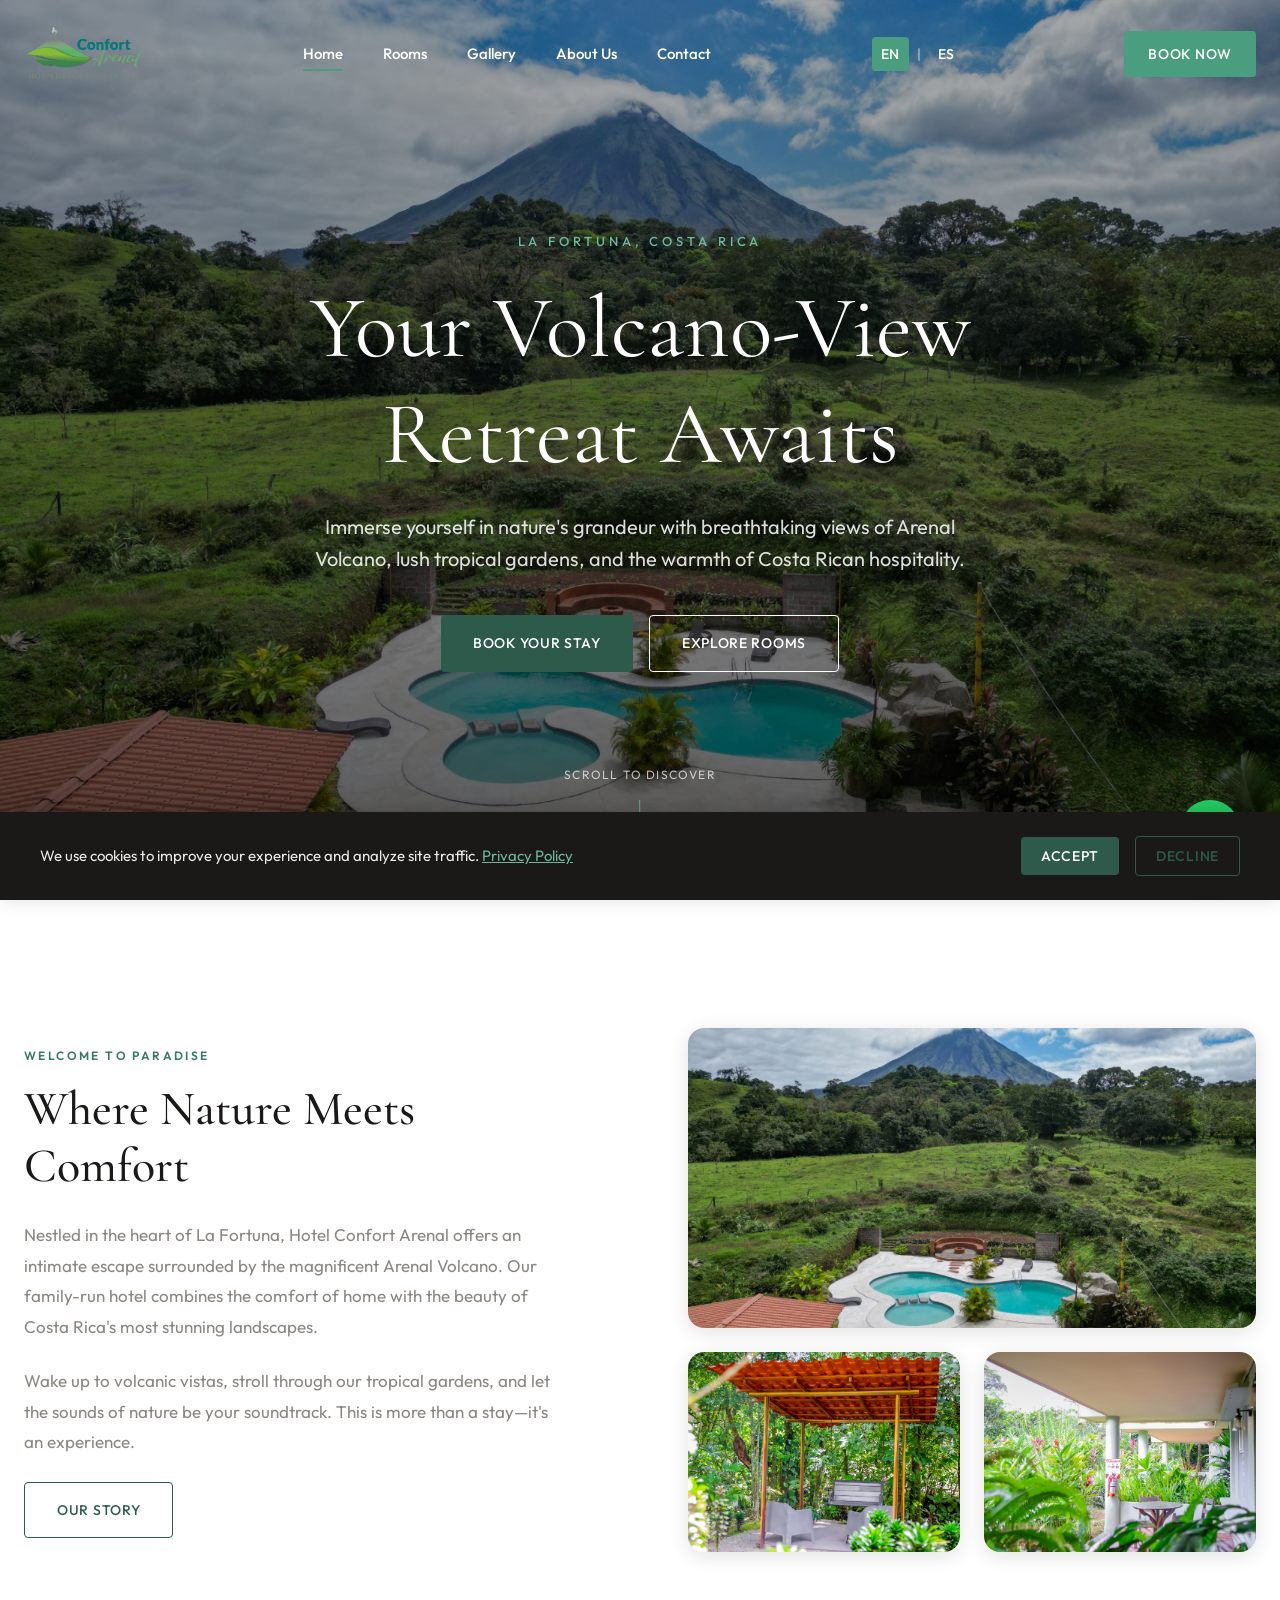
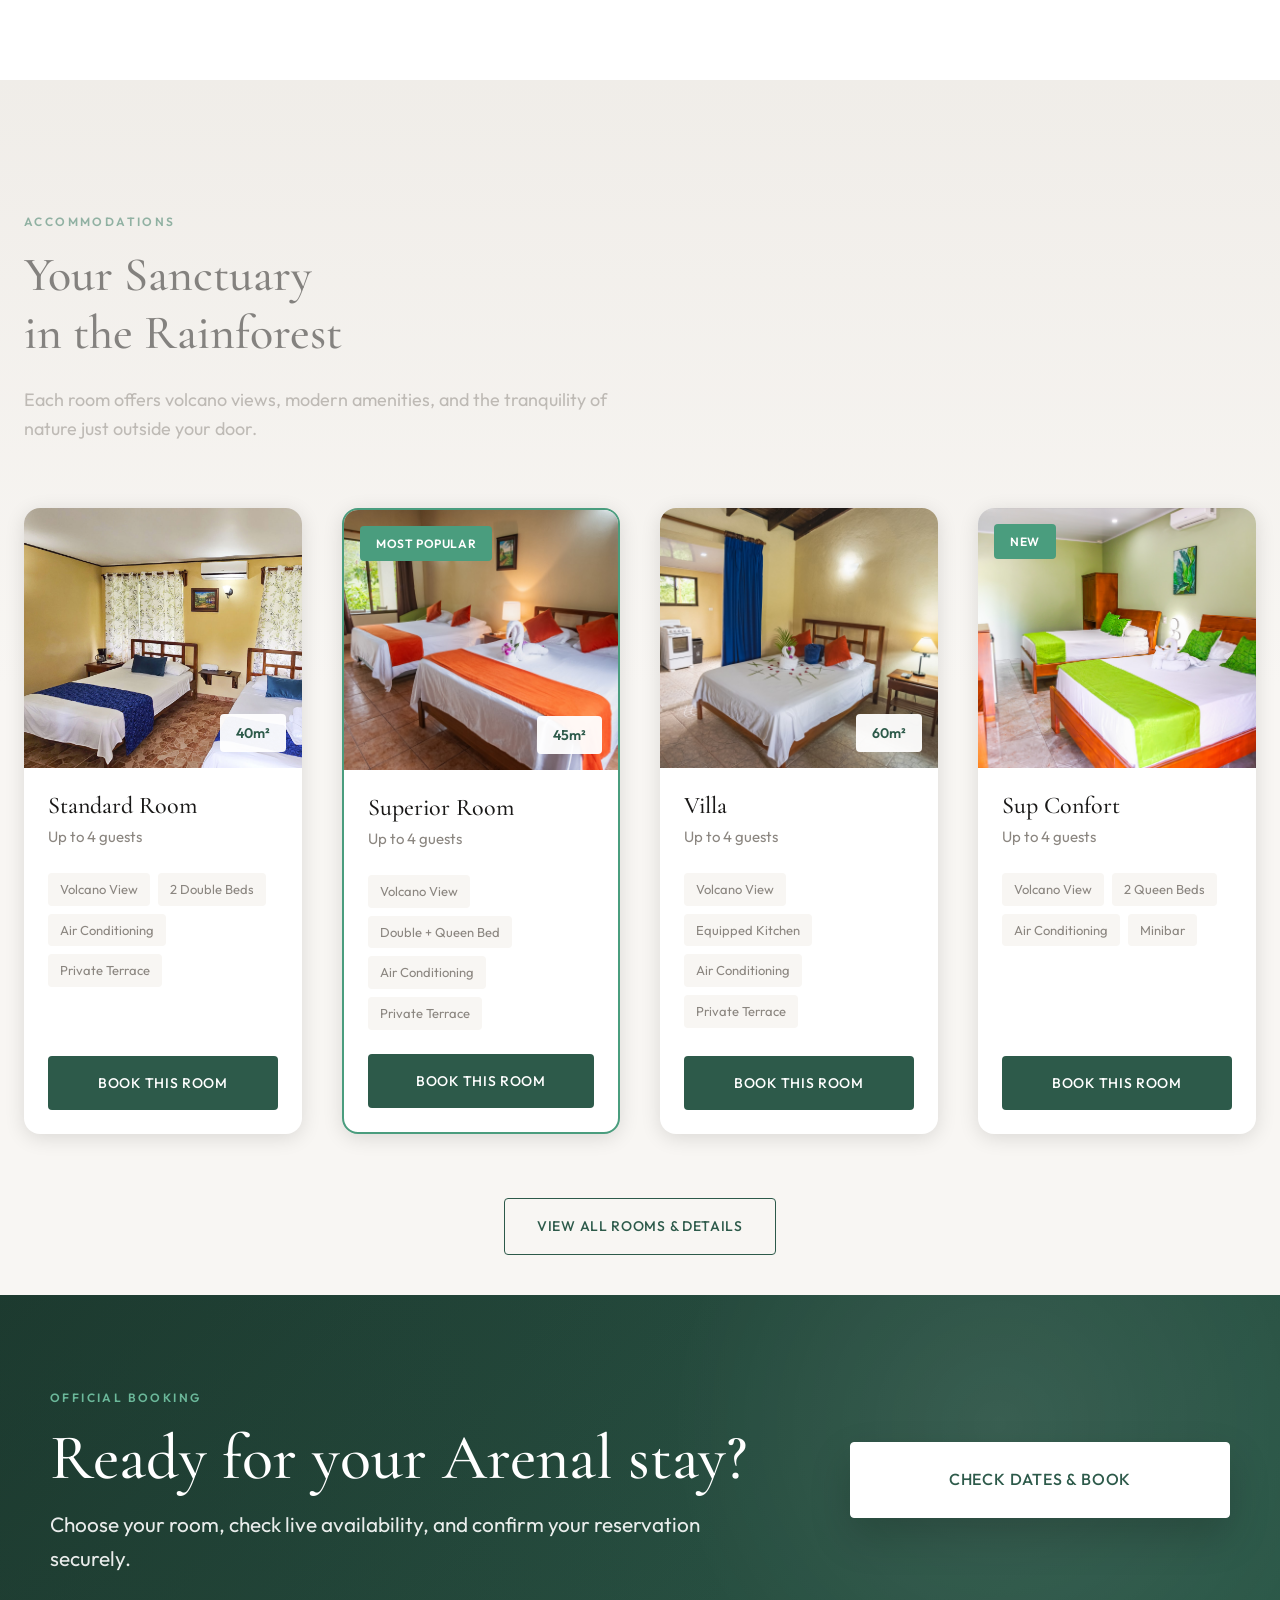
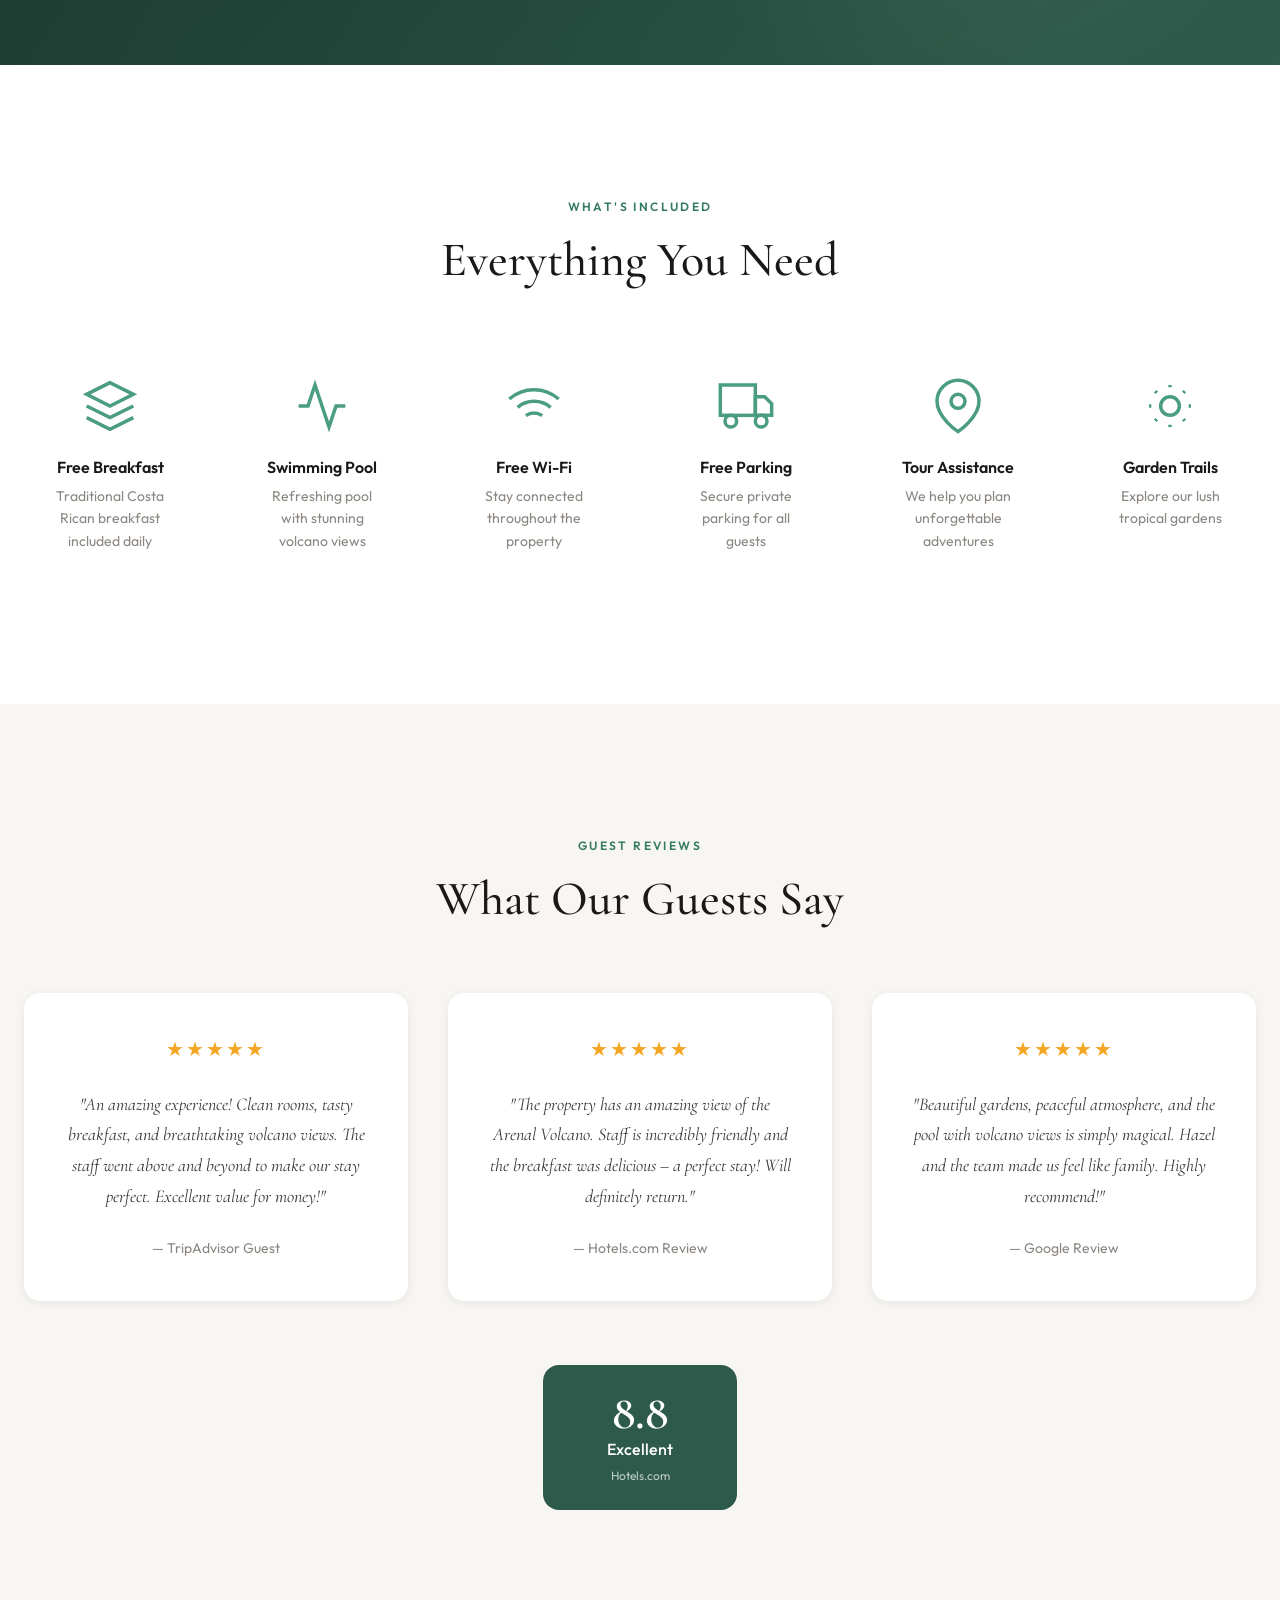
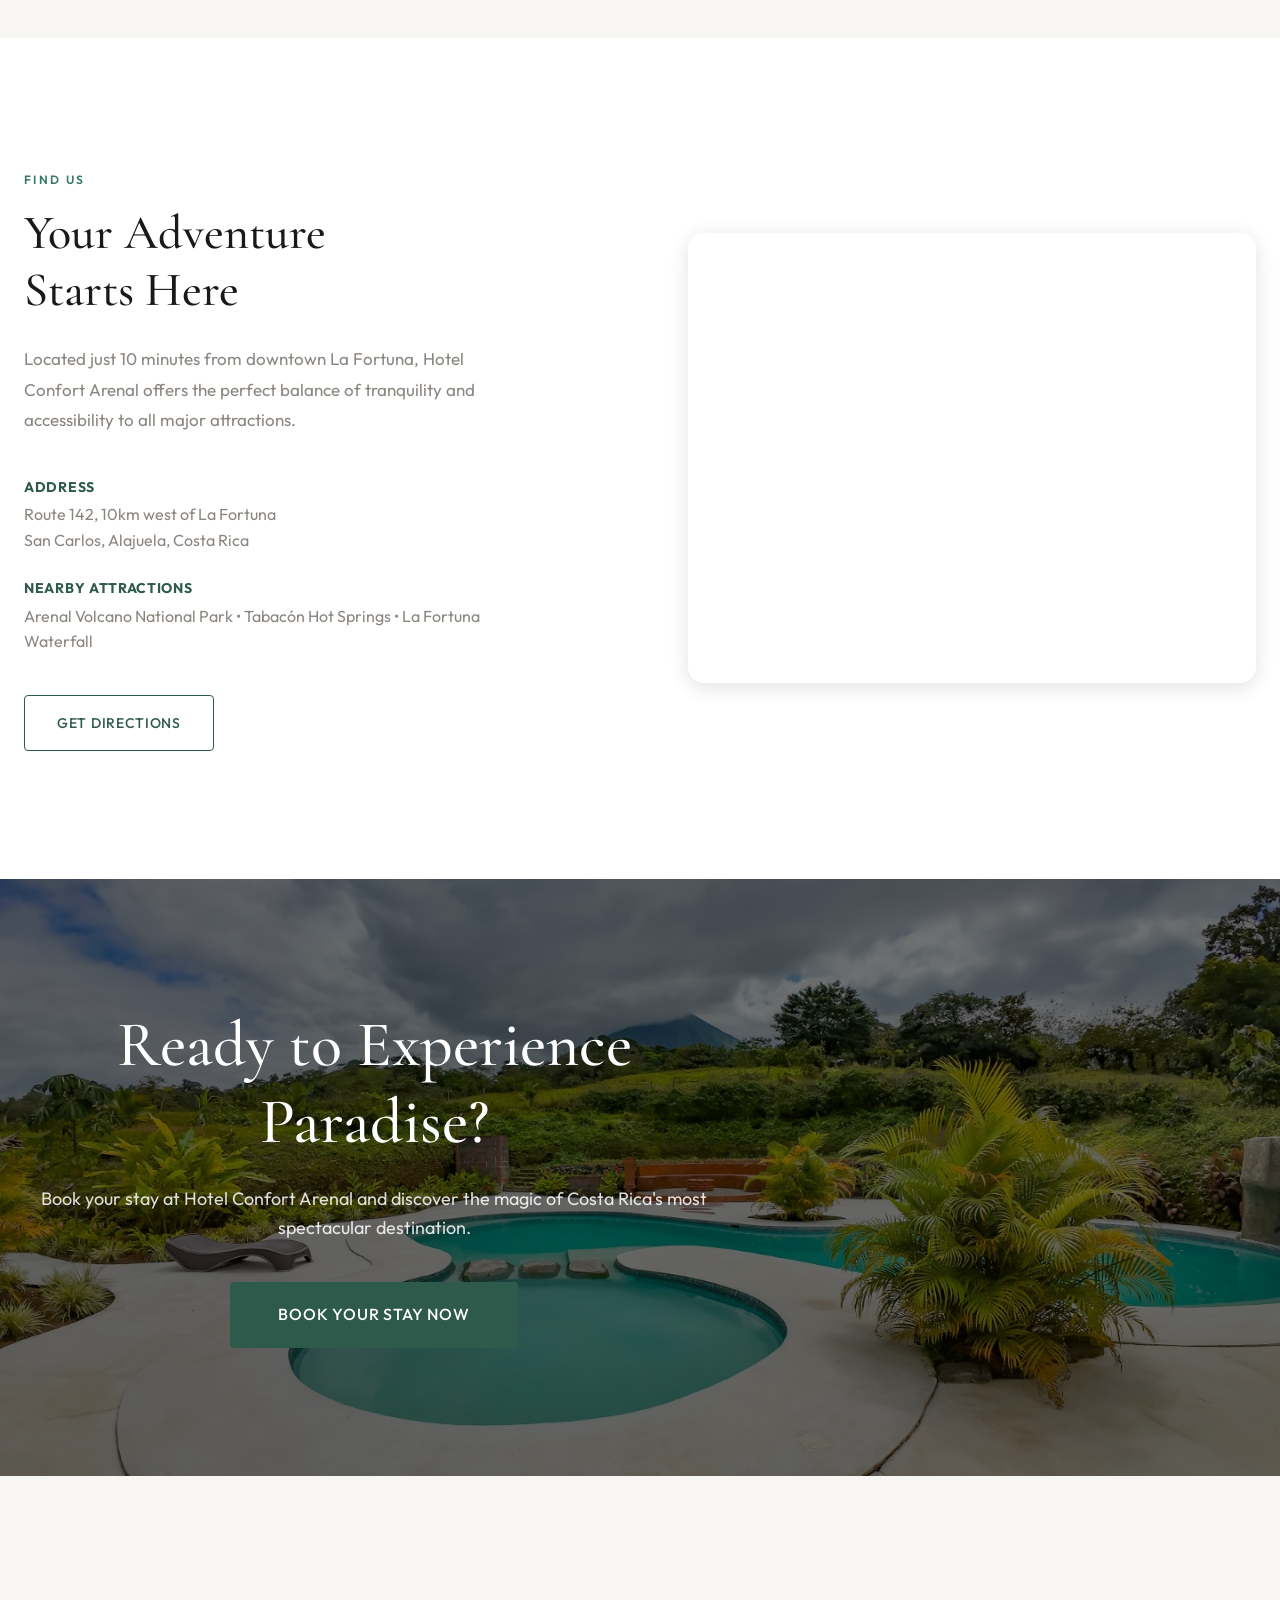
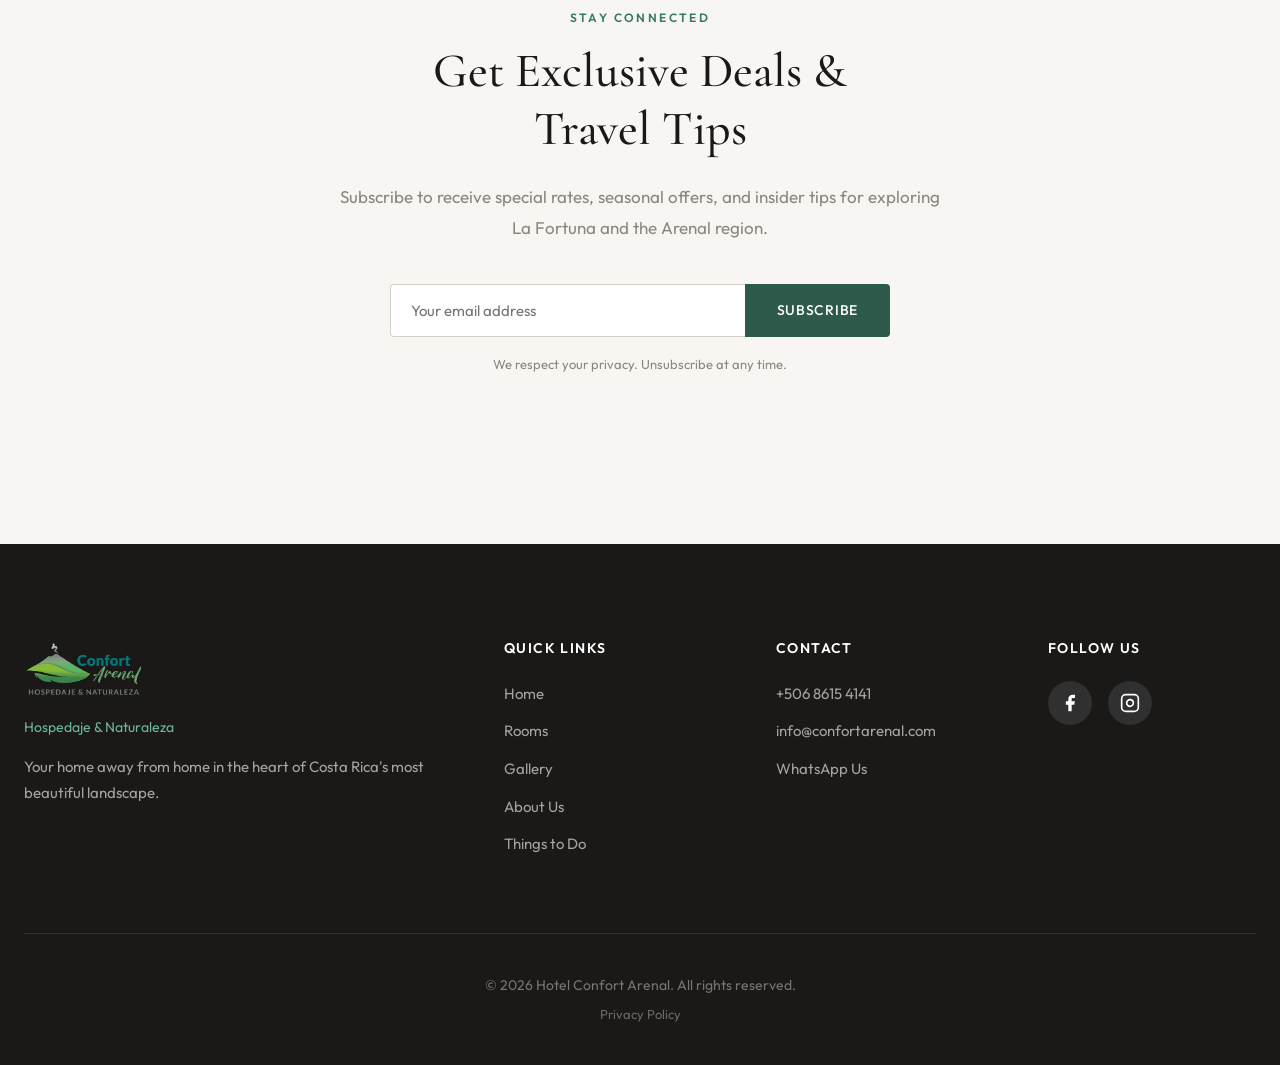
==== index.html @ 9c787ac5 "Add Sup Confort as fourth room type" ====
<!DOCTYPE html>
<html lang="en">
<head>
    <meta charset="UTF-8">
    <meta name="viewport" content="width=device-width, initial-scale=1.0">
    <meta name="description" content="Hotel Confort Arenal - Your volcano-view retreat in La Fortuna, Costa Rica. Enjoy stunning Arenal Volcano views, refreshing pool, beautiful gardens, and warm Costa Rican hospitality.">
    <meta name="google-site-verification" content="XRPGAnT5kSGyuwu4ux4AxKheKsOCQqVSbNlNVjhJPwc">
    <title>Hotel Confort Arenal | Volcano Views & Nature Retreat in La Fortuna, Costa Rica</title>

    <!-- Favicon -->
    <link rel="icon" type="image/png" href="favicon-96x96.png" sizes="96x96">
    <link rel="icon" type="image/svg+xml" href="favicon.svg">
    <link rel="shortcut icon" href="favicon.ico">
    <link rel="apple-touch-icon" sizes="180x180" href="apple-touch-icon.png">
    <link rel="manifest" href="site.webmanifest">
    <meta name="theme-color" content="#2D5A4A">

    <!-- Open Graph / Facebook -->
    <meta property="og:type" content="website">
    <meta property="og:url" content="https://www.confortarenal.com/">
    <meta property="og:title" content="Hotel Confort Arenal | Volcano Views & Nature Retreat in La Fortuna, Costa Rica">
    <meta property="og:description" content="Your volcano-view retreat in La Fortuna, Costa Rica. Enjoy stunning Arenal Volcano views, refreshing pool, beautiful gardens, and warm Costa Rican hospitality.">
    <meta property="og:image" content="https://www.confortarenal.com/images/gallery/heroooo.jpg">
    <meta property="og:image:width" content="1200">
    <meta property="og:image:height" content="630">
    <meta property="og:locale" content="en_US">
    <meta property="og:locale:alternate" content="es_CR">
    <meta property="og:site_name" content="Hotel Confort Arenal">

    <!-- Twitter Card -->
    <meta name="twitter:card" content="summary_large_image">
    <meta name="twitter:url" content="https://www.confortarenal.com/">
    <meta name="twitter:title" content="Hotel Confort Arenal | La Fortuna, Costa Rica">
    <meta name="twitter:description" content="Your volcano-view retreat with stunning Arenal Volcano views.">
    <meta name="twitter:image" content="https://www.confortarenal.com/images/gallery/heroooo.jpg">

    <!-- Canonical URL -->
    <link rel="canonical" href="https://www.confortarenal.com/">

    <!-- Schema.org Structured Data for Hotel -->
    <script type="application/ld+json">
    {
      "@context": "https://schema.org",
      "@type": "Hotel",
      "name": "Hotel Confort Arenal",
      "description": "Family-run hotel with stunning Arenal Volcano views in La Fortuna, Costa Rica. Featuring comfortable rooms, swimming pool, free breakfast, and tour assistance.",
      "url": "https://www.confortarenal.com",
      "telephone": "+506-8615-4141",
      "email": "info@confortarenal.com",
      "address": {
        "@type": "PostalAddress",
        "streetAddress": "Route 142, 10km west of La Fortuna",
        "addressLocality": "La Fortuna de San Carlos",
        "addressRegion": "Alajuela",
        "postalCode": "21007",
        "addressCountry": "CR"
      },
      "geo": {
        "@type": "GeoCoordinates",
        "latitude": "10.49570",
        "longitude": "-84.71205"
      },
      "image": [
        "https://www.confortarenal.com/images/gallery/heroooo.jpg",
        "https://www.confortarenal.com/images/rooms/superior/DSCF1962-HDR.jpg"
      ],
      "priceRange": "$$",
      "checkinTime": "14:00",
      "checkoutTime": "11:00",
      "amenityFeature": [
        {"@type": "LocationFeatureSpecification", "name": "Free Parking", "value": true},
        {"@type": "LocationFeatureSpecification", "name": "Free WiFi", "value": true},
        {"@type": "LocationFeatureSpecification", "name": "Swimming Pool", "value": true},
        {"@type": "LocationFeatureSpecification", "name": "Free Breakfast", "value": true},
        {"@type": "LocationFeatureSpecification", "name": "Air Conditioning", "value": true},
        {"@type": "LocationFeatureSpecification", "name": "Pet Friendly", "value": true}
      ],
      "aggregateRating": {
        "@type": "AggregateRating",
        "ratingValue": "8.8",
        "bestRating": "10",
        "worstRating": "1",
        "ratingCount": "150"
      },
      "sameAs": [
        "https://www.facebook.com/confortarenal",
        "https://www.instagram.com/confortarenalhospedaje/"
      ],
      "potentialAction": {
        "@type": "ReserveAction",
        "target": {
          "@type": "EntryPoint",
          "urlTemplate": "https://hotels.cloudbeds.com/es/reservation/VSWh83"
        }
      }
    }
    </script>

    <!-- Preconnect & DNS Prefetch for Performance -->
    <link rel="preconnect" href="https://fonts.googleapis.com">
    <link rel="preconnect" href="https://fonts.gstatic.com" crossorigin>
    <link rel="preconnect" href="https://www.google.com">
    <link rel="preconnect" href="https://www.youtube.com">
    <link rel="dns-prefetch" href="https://hotels.cloudbeds.com">
    <link rel="dns-prefetch" href="https://www.google-analytics.com">

    <!-- Fonts -->
    <link href="https://fonts.googleapis.com/css2?family=Cormorant+Garamond:ital,wght@0,400;0,500;0,600;0,700;1,400&family=Outfit:wght@300;400;500;600;700&display=swap" rel="stylesheet">
    
    <!-- Styles -->
    <link rel="stylesheet" href="css/styles.css">

    <!-- Translations -->
    <script src="js/translations.js"></script>

    <!-- Google Analytics 4 -->
    <script async src="https://www.googletagmanager.com/gtag/js?id=G-2BELG2GGS2"></script>
    <script>
      window.dataLayer = window.dataLayer || [];
      function gtag(){dataLayer.push(arguments);}
      gtag('js', new Date());
      gtag('config', 'G-2BELG2GGS2');
    </script>
</head>
<body>
    <!-- Skip Link for Accessibility -->
    <a href="#main-content" class="skip-link">Skip to main content</a>

    <!-- Header -->
    <header class="header" id="header">
        <div class="header-container">
            <a href="index.html" class="logo">
                <img src="images/brand/logo.png" alt="Hotel Confort Arenal Logo">
            </a>
            
            <nav class="nav" id="nav">
                <ul class="nav-list">
                    <li><a href="index.html" class="nav-link active" data-i18n="navHome">Home</a></li>
                    <li><a href="pages/rooms.html" class="nav-link" data-i18n="navRooms">Rooms</a></li>
                    <li><a href="pages/gallery.html" class="nav-link" data-i18n="navGallery">Gallery</a></li>
                    <li><a href="pages/about.html" class="nav-link" data-i18n="navAbout">About Us</a></li>
                    <li><a href="pages/contact.html" class="nav-link" data-i18n="navContact">Contact</a></li>
                </ul>
            </nav>

            <div class="language-switcher">
                <a href="#" class="lang-link active" data-lang="en">EN</a>
                <span>|</span>
                <a href="#" class="lang-link" data-lang="es">ES</a>
            </div>

            <a href="https://hotels.cloudbeds.com/es/reservation/VSWh83" target="_blank" class="btn btn-book" data-i18n="bookNow">Book Now</a>
            
            <button class="mobile-toggle" id="mobileToggle" aria-label="Toggle menu">
                <span></span>
                <span></span>
                <span></span>
            </button>
        </div>
    </header>

    <!-- Hero Section -->
    <section class="hero" id="main-content">
        <div class="hero-bg">
            <div class="hero-overlay"></div>
            <img src="images/gallery/heroooo.jpg" alt="Arenal Volcano view from Hotel Confort Arenal" class="hero-image">
        </div>
        <div class="hero-content">
            <span class="hero-label" data-i18n="heroLocation">La Fortuna, Costa Rica</span>
            <h1 class="hero-title" data-i18n="heroTitle">Your Volcano-View<br>Retreat Awaits</h1>
            <p class="hero-subtitle" data-i18n="heroSubtitle">Immerse yourself in nature's grandeur with breathtaking views of Arenal Volcano, lush tropical gardens, and the warmth of Costa Rican hospitality.</p>
            <div class="hero-cta">
                <a href="https://hotels.cloudbeds.com/es/reservation/VSWh83" target="_blank" class="btn btn-primary" data-i18n="heroBookBtn">Book Your Stay</a>
                <a href="pages/rooms.html" class="btn btn-outline" data-i18n="heroExploreBtn">Explore Rooms</a>
            </div>
        </div>
        <div class="hero-scroll">
            <span data-i18n="heroScrollText">Scroll to discover</span>
            <div class="scroll-indicator"></div>
        </div>
    </section>

    <!-- Intro Section -->
    <section class="intro">
        <div class="container">
            <div class="intro-grid">
                <div class="intro-content">
                    <span class="section-label" data-i18n="introLabel">Welcome to Paradise</span>
                    <h2 class="section-title" data-i18n="introTitle">Where Nature Meets<br>Comfort</h2>
                    <p class="intro-text" data-i18n="introText1">Nestled in the heart of La Fortuna, Hotel Confort Arenal offers an intimate escape surrounded by the magnificent Arenal Volcano. Our family-run hotel combines the comfort of home with the beauty of Costa Rica's most stunning landscapes.</p>
                    <p class="intro-text" data-i18n="introText2">Wake up to volcanic vistas, stroll through our tropical gardens, and let the sounds of nature be your soundtrack. This is more than a stay—it's an experience.</p>
                    <a href="pages/about.html" class="btn btn-secondary" data-i18n="introBtn">Our Story</a>
                </div>
                <div class="intro-images">
                    <div class="intro-img intro-img-1">
                        <img src="images/gallery/heroooo.jpg" alt="Arenal Volcano and pool view at Hotel Confort Arenal" loading="lazy">
                    </div>
                    <div class="intro-img intro-img-2">
                        <img src="images/hotel-photos/2026-photographer/garden-rancho-seating-1600.jpg" alt="Garden rancho seating area at Hotel Confort Arenal" loading="lazy">
                    </div>
                    <div class="intro-img intro-img-3">
                        <img src="images/hotel-photos/2026-photographer/garden-terrace-view-1600.jpg" alt="Terrace garden view at Hotel Confort Arenal" loading="lazy">
                    </div>
                </div>
            </div>
        </div>
    </section>

    <!-- Rooms Section -->
    <section class="rooms" id="rooms">
        <div class="rooms-bg"></div>
        <div class="container">
            <div class="section-header">
                <span class="section-label" data-i18n="roomsLabel">Accommodations</span>
                <h2 class="section-title" data-i18n="roomsTitle">Your Sanctuary<br>in the Rainforest</h2>
                <p class="section-desc" data-i18n="roomsDesc">Each room offers volcano views, modern amenities, and the tranquility of nature just outside your door.</p>
            </div>

            <div class="rooms-grid">
                <article class="room-card">
                    <div class="room-image">
                        <img src="images/rooms/standard/boton-standar-1024x1024.jpg" alt="Standard Room">
                        <div class="room-badge">40m²</div>
                    </div>
                    <div class="room-content">
                        <h3 class="room-name" data-i18n="roomStandardName">Standard Room</h3>
                        <p class="room-capacity" data-i18n="roomStandardCapacity">Up to 4 guests</p>
                        <ul class="room-features">
                            <li data-i18n="volcanoView">Volcano View</li>
                            <li data-i18n="doubleBeds">2 Double Beds</li>
                            <li data-i18n="airConditioning">Air Conditioning</li>
                            <li data-i18n="privateTerraces">Private Terrace</li>
                        </ul>
                        <a href="https://hotels.cloudbeds.com/es/reservation/VSWh83" target="_blank" class="btn btn-room" data-i18n="roomBookBtn">Book This Room</a>
                    </div>
                </article>

                <article class="room-card featured">
                    <div class="room-image">
                        <img src="images/rooms/superior/DSCF1962-HDR.jpg" alt="Superior Room">
                        <div class="room-badge">45m²</div>
                        <div class="room-tag" data-i18n="roomSuperiorTag">Most Popular</div>
                    </div>
                    <div class="room-content">
                        <h3 class="room-name" data-i18n="roomSuperiorName">Superior Room</h3>
                        <p class="room-capacity" data-i18n="roomSuperiorCapacity">Up to 4 guests</p>
                        <ul class="room-features">
                            <li data-i18n="volcanoView">Volcano View</li>
                            <li data-i18n="queenBed">2 Queen Beds</li>
                            <li data-i18n="airConditioning">Air Conditioning</li>
                            <li data-i18n="privateTerraces">Private Terrace</li>
                        </ul>
                        <a href="https://hotels.cloudbeds.com/es/reservation/VSWh83" target="_blank" class="btn btn-room" data-i18n="roomBookBtn">Book This Room</a>
                    </div>
                </article>

                <article class="room-card">
                    <div class="room-image">
                        <img src="images/rooms/villa/DSCF1841-HDR.jpg" alt="Villa">
                        <div class="room-badge">60m²</div>
                    </div>
                    <div class="room-content">
                        <h3 class="room-name" data-i18n="roomVillaName">Villa</h3>
                        <p class="room-capacity" data-i18n="roomVillaCapacity">Up to 4 guests</p>
                        <ul class="room-features">
                            <li data-i18n="volcanoView">Volcano View</li>
                            <li data-i18n="equippedKitchen">Equipped Kitchen</li>
                            <li data-i18n="airConditioning">Air Conditioning</li>
                            <li data-i18n="privateTerraces">Private Terrace</li>
                        </ul>
                        <a href="https://hotels.cloudbeds.com/es/reservation/VSWh83" target="_blank" class="btn btn-room" data-i18n="roomBookBtn">Book This Room</a>
                    </div>
                </article>

                <article class="room-card">
                    <div class="room-image">
                        <img src="images/hotel-photos/2026-photographer/sup-confort-bedroom-wide-1600.jpg" alt="Sup Confort Room">
                        <div class="room-tag" data-i18n="roomSupConfortTag">New</div>
                    </div>
                    <div class="room-content">
                        <h3 class="room-name" data-i18n="roomSupConfortName">Sup Confort</h3>
                        <p class="room-capacity" data-i18n="roomSupConfortCapacity">Up to 4 guests</p>
                        <ul class="room-features">
                            <li data-i18n="volcanoView">Volcano View</li>
                            <li data-i18n="queenBeds">2 Queen Beds</li>
                            <li data-i18n="airConditioning">Air Conditioning</li>
                            <li data-i18n="minibar">Minibar</li>
                        </ul>
                        <a href="https://hotels.cloudbeds.com/es/reservation/VSWh83" target="_blank" class="btn btn-room" data-i18n="roomBookBtn">Book This Room</a>
                    </div>
                </article>
            </div>

            <div class="rooms-cta">
                <a href="pages/rooms.html" class="btn btn-secondary" data-i18n="roomsViewAllBtn">View All Rooms & Details</a>
            </div>
        </div>
    </section>

    <!-- Book Direct Section -->
    <section class="book-direct">
        <div class="container">
            <div class="book-direct-content">
                <div class="book-direct-text">
                    <span class="section-label light" data-i18n="bookDirectLabel">Official Booking</span>
                    <h2 class="section-title light" data-i18n="bookDirectTitle">Ready for your Arenal stay?</h2>
                    <p data-i18n="bookDirectDesc">Choose your room, check live availability, and confirm your reservation securely.</p>
                </div>
                <a href="https://hotels.cloudbeds.com/es/reservation/VSWh83" target="_blank" class="btn btn-outline btn-large" data-i18n="bookDirectBtn">Check Dates & Book</a>
            </div>
        </div>
    </section>

    <!-- Amenities Section -->
    <section class="amenities">
        <div class="container">
            <div class="section-header center">
                <span class="section-label" data-i18n="amenitiesLabel">What's Included</span>
                <h2 class="section-title" data-i18n="amenitiesTitle">Everything You Need</h2>
            </div>

            <div class="amenities-grid">
                <div class="amenity">
                    <div class="amenity-icon">
                        <svg viewBox="0 0 24 24" fill="none" stroke="currentColor" stroke-width="1.5">
                            <path d="M12 2L2 7l10 5 10-5-10-5zM2 17l10 5 10-5M2 12l10 5 10-5"/>
                        </svg>
                    </div>
                    <h4 data-i18n="amenityBreakfast">Free Breakfast</h4>
                    <p data-i18n="amenityBreakfastDesc">Traditional Costa Rican breakfast included daily</p>
                </div>

                <div class="amenity">
                    <div class="amenity-icon">
                        <svg viewBox="0 0 24 24" fill="none" stroke="currentColor" stroke-width="1.5">
                            <path d="M22 12h-4l-3 9L9 3l-3 9H2"/>
                        </svg>
                    </div>
                    <h4 data-i18n="amenityPool">Swimming Pool</h4>
                    <p data-i18n="amenityPoolDesc">Refreshing pool with stunning volcano views</p>
                </div>

                <div class="amenity">
                    <div class="amenity-icon">
                        <svg viewBox="0 0 24 24" fill="none" stroke="currentColor" stroke-width="1.5">
                            <path d="M5 12.55a11 11 0 0 1 14.08 0M1.42 9a16 16 0 0 1 21.16 0M8.53 16.11a6 6 0 0 1 6.95 0M12 20h.01"/>
                        </svg>
                    </div>
                    <h4 data-i18n="amenityWifi">Free Wi-Fi</h4>
                    <p data-i18n="amenityWifiDesc">Stay connected throughout the property</p>
                </div>

                <div class="amenity">
                    <div class="amenity-icon">
                        <svg viewBox="0 0 24 24" fill="none" stroke="currentColor" stroke-width="1.5">
                            <rect x="1" y="3" width="15" height="13"/>
                            <polygon points="16 8 20 8 23 11 23 16 16 16 16 8"/>
                            <circle cx="5.5" cy="18.5" r="2.5"/>
                            <circle cx="18.5" cy="18.5" r="2.5"/>
                        </svg>
                    </div>
                    <h4 data-i18n="amenityParking">Free Parking</h4>
                    <p data-i18n="amenityParkingDesc">Secure private parking for all guests</p>
                </div>

                <div class="amenity">
                    <div class="amenity-icon">
                        <svg viewBox="0 0 24 24" fill="none" stroke="currentColor" stroke-width="1.5">
                            <path d="M21 10c0 7-9 13-9 13s-9-6-9-13a9 9 0 0 1 18 0z"/>
                            <circle cx="12" cy="10" r="3"/>
                        </svg>
                    </div>
                    <h4 data-i18n="amenityTours">Tour Assistance</h4>
                    <p data-i18n="amenityToursDesc">We help you plan unforgettable adventures</p>
                </div>

                <div class="amenity">
                    <div class="amenity-icon">
                        <svg viewBox="0 0 24 24" fill="none" stroke="currentColor" stroke-width="1.5">
                            <path d="M12 3v1m0 16v1m9-9h-1M4 12H3m15.364 6.364l-.707-.707M6.343 6.343l-.707-.707m12.728 0l-.707.707M6.343 17.657l-.707.707M16 12a4 4 0 11-8 0 4 4 0 018 0z"/>
                        </svg>
                    </div>
                    <h4 data-i18n="amenityGardens">Garden Trails</h4>
                    <p data-i18n="amenityGardensDesc">Explore our lush tropical gardens</p>
                </div>
            </div>
        </div>
    </section>


    <!-- Testimonials Section -->
    <section class="testimonials">
        <div class="container">
            <div class="section-header center">
                <span class="section-label" data-i18n="testimonialLabel">Guest Reviews</span>
                <h2 class="section-title" data-i18n="testimonialTitle">What Our Guests Say</h2>
            </div>
            
            <div class="testimonials-slider">
                <div class="testimonial">
                    <div class="testimonial-stars" role="img" aria-label="5 out of 5 stars rating"><span aria-hidden="true">★★★★★</span></div>
                    <blockquote class="testimonial-quote">"An amazing experience! Clean rooms, tasty breakfast, and breathtaking volcano views. The staff went above and beyond to make our stay perfect. Excellent value for money!"</blockquote>
                    <cite class="testimonial-author">— TripAdvisor Guest</cite>
                </div>

                <div class="testimonial">
                    <div class="testimonial-stars" role="img" aria-label="5 out of 5 stars rating"><span aria-hidden="true">★★★★★</span></div>
                    <blockquote class="testimonial-quote">"The property has an amazing view of the Arenal Volcano. Staff is incredibly friendly and the breakfast was delicious – a perfect stay! Will definitely return."</blockquote>
                    <cite class="testimonial-author">— Hotels.com Review</cite>
                </div>

                <div class="testimonial">
                    <div class="testimonial-stars" role="img" aria-label="5 out of 5 stars rating"><span aria-hidden="true">★★★★★</span></div>
                    <blockquote class="testimonial-quote">"Beautiful gardens, peaceful atmosphere, and the pool with volcano views is simply magical. Hazel and the team made us feel like family. Highly recommend!"</blockquote>
                    <cite class="testimonial-author">— Google Review</cite>
                </div>
            </div>
            
            <div class="testimonials-rating">
                <div class="rating-badge">
                    <span class="rating-score" data-i18n="testimonialRating">8.8</span>
                    <span class="rating-text" data-i18n="testimonialRatingText">Excellent</span>
                    <span class="rating-source" data-i18n="testimonialRatingSource">Hotels.com</span>
                </div>
            </div>
        </div>
    </section>

    <!-- Location Section -->
    <section class="location">
        <div class="container">
            <div class="location-grid">
                <div class="location-content">
                    <span class="section-label" data-i18n="locationLabel">Find Us</span>
                    <h2 class="section-title" data-i18n="locationTitle">Your Adventure<br>Starts Here</h2>
                    <p class="location-text" data-i18n="locationText">Located just 10 minutes from downtown La Fortuna, Hotel Confort Arenal offers the perfect balance of tranquility and accessibility to all major attractions.</p>

                    <div class="location-details">
                        <div class="location-item">
                            <strong>Address</strong>
                            <span data-i18n="locationAddress">Route 142, 10km west of La Fortuna<br>San Carlos, Alajuela, Costa Rica</span>
                        </div>
                        <div class="location-item">
                            <strong data-i18n="locationAttractionsTitle">Nearby Attractions</strong>
                            <span data-i18n="locationAttractions">Arenal Volcano National Park • Tabacón Hot Springs • La Fortuna Waterfall</span>
                        </div>
                    </div>

                    <a href="pages/contact.html" class="btn btn-secondary" data-i18n="locationDirectionsBtn">Get Directions</a>
                </div>
                
                <div class="location-map">
                    <iframe
                        src="https://www.google.com/maps/embed?pb=!1m18!1m12!1m3!1d3936.5!2d-84.71205!3d10.49570!2m3!1f0!2f0!3f0!3m2!1i1024!2i768!4f13.1!3m3!1m2!1s0x8fa009902b8dd473:0x5d4ba36da102a299!2sConfort%20Arenal!5e0!3m2!1sen!2scr!4v1702700000000"
                        width="100%"
                        height="100%"
                        style="border:0;"
                        allowfullscreen=""
                        loading="lazy"
                        referrerpolicy="no-referrer-when-downgrade"
                        title="Google Maps showing Hotel Confort Arenal location in La Fortuna, Costa Rica">
                    </iframe>
                </div>
            </div>
        </div>
    </section>

    <!-- CTA Section -->
    <section class="cta">
        <div class="cta-bg">
            <img src="images/gallery/poooll.jpg" alt="Swimming pool with Arenal Volcano view at sunset" loading="lazy">
        </div>
        <div class="cta-overlay"></div>
        <div class="container">
            <div class="cta-content">
                <h2 class="cta-title" data-i18n="ctaTitle">Ready to Experience<br>Paradise?</h2>
                <p class="cta-text" data-i18n="ctaText">Book your stay at Hotel Confort Arenal and discover the magic of Costa Rica's most spectacular destination.</p>
                <a href="https://hotels.cloudbeds.com/es/reservation/VSWh83" target="_blank" class="btn btn-primary btn-large" data-i18n="ctaBtn">Book Your Stay Now</a>
            </div>
        </div>
    </section>

    <!-- Newsletter Section -->
    <section class="newsletter">
        <div class="container">
            <div class="newsletter-content">
                <span class="section-label" data-i18n="newsletterLabel">Stay Connected</span>
                <h2 class="section-title" data-i18n="newsletterTitle">Get Exclusive Deals &<br>Travel Tips</h2>
                <p data-i18n="newsletterDesc">Subscribe to receive special rates, seasonal offers, and insider tips for exploring La Fortuna and the Arenal region.</p>
                <form class="newsletter-form" id="newsletterForm" action="#" method="POST">
                    <div class="newsletter-input-group">
                        <input type="email" name="email" placeholder="Your email address" required aria-label="Email address" data-i18n-placeholder="newsletterPlaceholder">
                        <button type="submit" class="btn btn-primary" data-i18n="newsletterBtn">Subscribe</button>
                    </div>
                    <p class="newsletter-privacy" data-i18n="newsletterPrivacy">We respect your privacy. Unsubscribe at any time.</p>
                </form>
            </div>
        </div>
    </section>

    <!-- Footer -->
    <footer class="footer">
        <div class="container">
            <div class="footer-grid">
                <div class="footer-brand">
                    <img src="images/brand/logo.png" alt="Hotel Confort Arenal" class="footer-logo">
                    <p class="footer-tagline" data-i18n="footerTagline">Hospedaje & Naturaleza</p>
                    <p class="footer-desc" data-i18n="footerDesc">Your home away from home in the heart of Costa Rica's most beautiful landscape.</p>
                </div>

                <div class="footer-links">
                    <h4 data-i18n="footerQuickLinks">Quick Links</h4>
                    <ul>
                        <li><a href="index.html" data-i18n="navHome">Home</a></li>
                        <li><a href="pages/rooms.html" data-i18n="navRooms">Rooms</a></li>
                        <li><a href="pages/gallery.html" data-i18n="navGallery">Gallery</a></li>
                        <li><a href="pages/about.html" data-i18n="navAbout">About Us</a></li>
                        <li><a href="pages/things-to-do.html" data-i18n="navThingsToDo">Things to Do</a></li>
                    </ul>
                </div>

                <div class="footer-contact">
                    <h4 data-i18n="footerContact">Contact</h4>
                    <ul>
                        <li>
                            <a href="tel:+50686154141" data-i18n="footerPhone">+506 8615 4141</a>
                        </li>
                        <li>
                            <a href="mailto:info@confortarenal.com" data-i18n="footerEmail">info@confortarenal.com</a>
                        </li>
                        <li>
                            <a href="https://wa.me/50686154141" target="_blank" data-i18n="footerWhatsApp">WhatsApp Us</a>
                        </li>
                    </ul>
                </div>

                <div class="footer-social">
                    <h4 data-i18n="footerFollow">Follow Us</h4>
                    <div class="social-links">
                        <a href="https://www.facebook.com/confortarenal" target="_blank" aria-label="Facebook">
                            <svg viewBox="0 0 24 24" fill="currentColor"><path d="M18 2h-3a5 5 0 00-5 5v3H7v4h3v8h4v-8h3l1-4h-4V7a1 1 0 011-1h3z"/></svg>
                        </a>
                        <a href="https://www.instagram.com/confortarenalhospedaje/" target="_blank" aria-label="Instagram">
                            <svg viewBox="0 0 24 24" fill="none" stroke="currentColor" stroke-width="2"><rect x="2" y="2" width="20" height="20" rx="5" ry="5"/><path d="M16 11.37A4 4 0 1112.63 8 4 4 0 0116 11.37z"/><line x1="17.5" y1="6.5" x2="17.51" y2="6.5"/></svg>
                        </a>
                    </div>
                </div>
            </div>
            
            <div class="footer-bottom">
                <p data-i18n="footerCopyright">&copy; 2026 Hotel Confort Arenal. All rights reserved.</p>
                <a href="pages/privacy.html" class="footer-privacy-link" data-i18n="footerPrivacy">Privacy Policy</a>
            </div>
        </div>
    </footer>

    <!-- WhatsApp Float Button -->
    <a href="https://wa.me/50686154141" target="_blank" class="whatsapp-float" aria-label="Contact us on WhatsApp">
        <svg viewBox="0 0 24 24" fill="currentColor">
            <path d="M17.472 14.382c-.297-.149-1.758-.867-2.03-.967-.273-.099-.471-.148-.67.15-.197.297-.767.966-.94 1.164-.173.199-.347.223-.644.075-.297-.15-1.255-.463-2.39-1.475-.883-.788-1.48-1.761-1.653-2.059-.173-.297-.018-.458.13-.606.134-.133.298-.347.446-.52.149-.174.198-.298.298-.497.099-.198.05-.371-.025-.52-.075-.149-.669-1.612-.916-2.207-.242-.579-.487-.5-.669-.51-.173-.008-.371-.01-.57-.01-.198 0-.52.074-.792.372-.272.297-1.04 1.016-1.04 2.479 0 1.462 1.065 2.875 1.213 3.074.149.198 2.096 3.2 5.077 4.487.709.306 1.262.489 1.694.625.712.227 1.36.195 1.871.118.571-.085 1.758-.719 2.006-1.413.248-.694.248-1.289.173-1.413-.074-.124-.272-.198-.57-.347m-5.421 7.403h-.004a9.87 9.87 0 01-5.031-1.378l-.361-.214-3.741.982.998-3.648-.235-.374a9.86 9.86 0 01-1.51-5.26c.001-5.45 4.436-9.884 9.888-9.884 2.64 0 5.122 1.03 6.988 2.898a9.825 9.825 0 012.893 6.994c-.003 5.45-4.437 9.884-9.885 9.884m8.413-18.297A11.815 11.815 0 0012.05 0C5.495 0 .16 5.335.157 11.892c0 2.096.547 4.142 1.588 5.945L.057 24l6.305-1.654a11.882 11.882 0 005.683 1.448h.005c6.554 0 11.89-5.335 11.893-11.893a11.821 11.821 0 00-3.48-8.413z"/>
        </svg>
    </a>

    <script src="js/main.js"></script>
    <script src="js/cookie-consent.js"></script>
</body>
</html>
---- css/styles.css ----
/* ========================================
   Hotel Confort Arenal - Main Stylesheet
   A nature-inspired, modern design
   ======================================== */

/* CSS Variables */
:root {
    /* Brand Colors - from logo */
    --color-primary: #2D5A4A;
    --color-primary-dark: #1E3D32;
    --color-primary-light: #3D7A64;
    --color-accent: #4A9D7E;
    --color-accent-light: #6BB89A;
    --color-accent-accessible: #357A62; /* WCAG AA compliant - 4.6:1 contrast ratio */
    
    /* Neutral Colors */
    --color-white: #FFFFFF;
    --color-cream: #F8F6F3;
    --color-sand: #E8E4DE;
    --color-gray-light: #D4CFC7;
    --color-gray: #8B8680;
    --color-charcoal: #3A3835;
    --color-dark: #1A1918;
    
    /* Typography */
    --font-display: 'Cormorant Garamond', Georgia, serif;
    --font-body: 'Outfit', -apple-system, BlinkMacSystemFont, sans-serif;
    
    /* Spacing */
    --space-xs: 0.5rem;
    --space-sm: 1rem;
    --space-md: 1.5rem;
    --space-lg: 2.5rem;
    --space-xl: 4rem;
    --space-2xl: 6rem;
    --space-3xl: 8rem;
    
    /* Transitions */
    --transition-fast: 0.2s ease;
    --transition-base: 0.3s ease;
    --transition-slow: 0.5s ease;
    
    /* Shadows */
    --shadow-sm: 0 2px 8px rgba(0, 0, 0, 0.08);
    --shadow-md: 0 4px 20px rgba(0, 0, 0, 0.12);
    --shadow-lg: 0 8px 40px rgba(0, 0, 0, 0.16);
    
    /* Border Radius */
    --radius-sm: 4px;
    --radius-md: 8px;
    --radius-lg: 16px;
    --radius-xl: 24px;
}

/* Reset & Base */
*, *::before, *::after {
    margin: 0;
    padding: 0;
    box-sizing: border-box;
}

html {
    scroll-behavior: smooth;
    font-size: 16px;
}

body {
    font-family: var(--font-body);
    font-weight: 400;
    line-height: 1.6;
    color: var(--color-charcoal);
    background-color: var(--color-white);
    overflow-x: hidden;
}

img {
    max-width: 100%;
    height: auto;
    display: block;
}

a {
    text-decoration: none;
    color: inherit;
    transition: var(--transition-base);
}

ul {
    list-style: none;
}

/* Typography */
h1, h2, h3, h4, h5, h6 {
    font-family: var(--font-display);
    font-weight: 500;
    line-height: 1.2;
    color: var(--color-dark);
}

h1 { font-size: clamp(2.5rem, 6vw, 4.5rem); }
h2 { font-size: clamp(2rem, 4vw, 3rem); }
h3 { font-size: clamp(1.5rem, 3vw, 2rem); }
h4 { font-size: clamp(1.25rem, 2vw, 1.5rem); }

p {
    font-size: 1.0625rem;
    color: var(--color-gray);
}

/* Container */
.container {
    width: 100%;
    max-width: 1400px;
    margin: 0 auto;
    padding: 0 var(--space-md);
}

/* Section Labels & Titles */
.section-label {
    display: inline-block;
    font-family: var(--font-body);
    font-size: 0.75rem;
    font-weight: 600;
    letter-spacing: 0.2em;
    text-transform: uppercase;
    color: var(--color-accent-accessible); /* Fixed for WCAG AA contrast */
    margin-bottom: var(--space-sm);
}

.section-label.light {
    color: var(--color-accent-light);
}

.section-title {
    margin-bottom: var(--space-md);
}

.section-title.light {
    color: var(--color-white);
}

.section-desc {
    max-width: 600px;
    font-size: 1.125rem;
}

.section-header {
    margin-bottom: var(--space-xl);
}

.section-header.center {
    text-align: center;
}

.section-header.center .section-desc {
    margin: 0 auto;
}

/* ========================================
   Buttons
   ======================================== */
.btn {
    display: inline-flex;
    align-items: center;
    justify-content: center;
    gap: var(--space-xs);
    padding: 1rem 2rem;
    font-family: var(--font-body);
    font-size: 0.875rem;
    font-weight: 500;
    letter-spacing: 0.05em;
    text-transform: uppercase;
    border: none;
    border-radius: var(--radius-sm);
    cursor: pointer;
    transition: var(--transition-base);
}

.btn-primary {
    background: var(--color-primary);
    color: var(--color-white);
}

.btn-primary:hover {
    background: var(--color-primary-dark);
    transform: translateY(-2px);
    box-shadow: var(--shadow-md);
}

.btn-secondary {
    background: transparent;
    color: var(--color-primary);
    border: 1.5px solid var(--color-primary);
}

.btn-secondary:hover {
    background: var(--color-primary);
    color: var(--color-white);
}

.btn-outline {
    background: transparent;
    color: var(--color-white);
    border: 1.5px solid var(--color-white);
}

.btn-outline:hover {
    background: var(--color-white);
    color: var(--color-primary);
}

.btn-book {
    background: var(--color-accent);
    color: var(--color-white);
    padding: 0.75rem 1.5rem;
}

.btn-book:hover {
    background: var(--color-primary);
}

.btn-room {
    width: 100%;
    background: var(--color-primary);
    color: var(--color-white);
    margin-top: auto;
}

.btn-room:hover {
    background: var(--color-primary-dark);
}

.btn-large {
    padding: 1.25rem 3rem;
    font-size: 1rem;
}

/* ========================================
   Header
   ======================================== */
.header {
    position: fixed;
    top: 0;
    left: 0;
    right: 0;
    z-index: 1000;
    padding: var(--space-md) 0;
    transition: var(--transition-base);
}

.header.scrolled {
    background: rgba(255, 255, 255, 0.98);
    backdrop-filter: blur(10px);
    box-shadow: var(--shadow-sm);
    padding: var(--space-sm) 0;
}

.header-container {
    display: flex;
    align-items: center;
    justify-content: space-between;
    max-width: 1400px;
    margin: 0 auto;
    padding: 0 var(--space-md);
}

.logo img {
    height: 60px;
    width: auto;
    transition: var(--transition-base);
}

.header.scrolled .logo img {
    height: 50px;
}

.nav-list {
    display: flex;
    gap: var(--space-lg);
}

.nav-link {
    font-size: 0.9375rem;
    font-weight: 500;
    color: var(--color-white);
    position: relative;
    padding: var(--space-xs) 0;
}

.header.scrolled .nav-link {
    color: var(--color-charcoal);
}

.nav-link::after {
    content: '';
    position: absolute;
    bottom: 0;
    left: 0;
    width: 0;
    height: 2px;
    background: var(--color-accent);
    transition: var(--transition-base);
}

.nav-link:hover::after,
.nav-link.active::after {
    width: 100%;
}

.mobile-toggle {
    display: none;
    flex-direction: column;
    gap: 6px;
    background: none;
    border: none;
    cursor: pointer;
    padding: var(--space-xs);
}

.mobile-toggle span {
    width: 24px;
    height: 2px;
    background: var(--color-white);
    transition: var(--transition-base);
}

.header.scrolled .mobile-toggle span {
    background: var(--color-charcoal);
}

/* ========================================
   Hero Section
   ======================================== */
.hero {
    position: relative;
    min-height: 100vh;
    display: flex;
    align-items: center;
    justify-content: center;
    overflow: hidden;
}

.hero-bg {
    position: absolute;
    inset: 0;
    z-index: -1;
}

.hero-video,
.hero-image {
    width: 100%;
    height: 100%;
    object-fit: cover;
}

.hero-overlay {
    position: absolute;
    inset: 0;
    background: linear-gradient(
        to bottom,
        rgba(0, 0, 0, 0.3) 0%,
        rgba(0, 0, 0, 0.4) 50%,
        rgba(0, 0, 0, 0.6) 100%
    );
}

.hero-content {
    text-align: center;
    padding: var(--space-xl);
    max-width: 900px;
    animation: fadeInUp 1s ease forwards;
}

.hero-label {
    display: inline-block;
    font-size: 0.8125rem;
    font-weight: 500;
    letter-spacing: 0.3em;
    text-transform: uppercase;
    color: var(--color-accent-light);
    margin-bottom: var(--space-md);
    opacity: 0;
    animation: fadeInUp 0.8s ease 0.2s forwards;
}

.hero-title {
    font-size: clamp(3rem, 8vw, 5.5rem);
    font-weight: 400;
    color: var(--color-white);
    margin-bottom: var(--space-md);
    opacity: 0;
    animation: fadeInUp 0.8s ease 0.4s forwards;
}

.hero-subtitle {
    font-size: clamp(1rem, 2vw, 1.25rem);
    color: rgba(255, 255, 255, 0.85);
    max-width: 650px;
    margin: 0 auto var(--space-lg);
    opacity: 0;
    animation: fadeInUp 0.8s ease 0.6s forwards;
}

.hero-cta {
    display: flex;
    gap: var(--space-sm);
    justify-content: center;
    flex-wrap: wrap;
    opacity: 0;
    animation: fadeInUp 0.8s ease 0.8s forwards;
}

.hero-scroll {
    position: absolute;
    bottom: var(--space-lg);
    left: 50%;
    transform: translateX(-50%);
    display: flex;
    flex-direction: column;
    align-items: center;
    gap: var(--space-sm);
    color: rgba(255, 255, 255, 0.7);
    font-size: 0.75rem;
    letter-spacing: 0.1em;
    text-transform: uppercase;
}

.scroll-indicator {
    width: 1px;
    height: 60px;
    background: linear-gradient(to bottom, var(--color-accent-light), transparent);
    animation: scrollPulse 2s ease infinite;
}

@keyframes fadeInUp {
    from {
        opacity: 0;
        transform: translateY(30px);
    }
    to {
        opacity: 1;
        transform: translateY(0);
    }
}

@keyframes scrollPulse {
    0%, 100% { opacity: 0.5; }
    50% { opacity: 1; }
}

/* ========================================
   Intro Section
   ======================================== */
.intro {
    padding: var(--space-3xl) 0;
    background: var(--color-white);
}

.intro-grid {
    display: grid;
    grid-template-columns: 1fr 1fr;
    gap: var(--space-2xl);
    align-items: center;
}

.intro-content {
    max-width: 540px;
}

.intro-text {
    margin-bottom: var(--space-md);
    font-size: 1.0625rem;
    line-height: 1.8;
}

.intro-images {
    display: grid;
    grid-template-columns: 1fr 1fr;
    grid-template-rows: auto auto;
    gap: var(--space-md);
}

.intro-img {
    border-radius: var(--radius-lg);
    overflow: hidden;
    box-shadow: var(--shadow-md);
}

.intro-img img {
    width: 100%;
    height: 100%;
    object-fit: cover;
    transition: transform var(--transition-slow);
}

.intro-img:hover img {
    transform: scale(1.05);
}

.intro-img-1 {
    grid-column: 1 / -1;
    height: 300px;
}

.intro-img-2,
.intro-img-3 {
    height: 200px;
}

/* ========================================
   Rooms Section
   ======================================== */
.rooms {
    position: relative;
    padding: var(--space-3xl) 0 var(--space-lg);
    background: var(--color-cream);
}

.rooms-bg {
    position: absolute;
    top: 0;
    left: 0;
    right: 0;
    height: 50%;
    background: linear-gradient(to bottom, var(--color-sand), var(--color-cream));
    opacity: 0.5;
}

.rooms-grid {
    display: grid;
    grid-template-columns: repeat(4, 1fr);
    gap: var(--space-lg);
    margin-bottom: var(--space-xl);
}

.room-card {
    background: var(--color-white);
    border-radius: var(--radius-lg);
    overflow: hidden;
    box-shadow: var(--shadow-md);
    display: flex;
    flex-direction: column;
    transition: var(--transition-base);
}

.room-card:hover {
    transform: translateY(-8px);
    box-shadow: var(--shadow-lg);
}

.room-card.featured {
    border: 2px solid var(--color-accent);
}

.room-image {
    position: relative;
    height: 260px;
    overflow: hidden;
}

.room-image img {
    width: 100%;
    height: 100%;
    object-fit: cover;
    transition: transform var(--transition-slow);
}

.room-card:hover .room-image img {
    transform: scale(1.08);
}

.room-badge {
    position: absolute;
    bottom: var(--space-sm);
    right: var(--space-sm);
    background: rgba(255, 255, 255, 0.95);
    padding: 0.5rem 1rem;
    border-radius: var(--radius-sm);
    font-size: 0.875rem;
    font-weight: 600;
    color: var(--color-primary);
}

.room-tag {
    position: absolute;
    top: var(--space-sm);
    left: var(--space-sm);
    background: var(--color-accent);
    color: var(--color-white);
    padding: 0.5rem 1rem;
    border-radius: var(--radius-sm);
    font-size: 0.75rem;
    font-weight: 600;
    text-transform: uppercase;
    letter-spacing: 0.05em;
}

.room-content {
    padding: var(--space-md);
    display: flex;
    flex-direction: column;
    flex-grow: 1;
}

.room-name {
    font-size: 1.5rem;
    margin-bottom: 0.25rem;
}

.room-capacity {
    font-size: 0.9375rem;
    color: var(--color-gray);
    margin-bottom: var(--space-md);
}

.room-features {
    display: flex;
    flex-wrap: wrap;
    gap: var(--space-xs);
    margin-bottom: var(--space-md);
}

.room-features li {
    font-size: 0.8125rem;
    color: var(--color-gray);
    background: var(--color-cream);
    padding: 0.375rem 0.75rem;
    border-radius: var(--radius-sm);
}

.rooms-cta {
    text-align: center;
}

/* ========================================
   Book Direct Section
   ======================================== */
.book-direct {
    padding: clamp(4rem, 7vw, 6.5rem) 0;
    background: linear-gradient(135deg, var(--color-primary-dark) 0%, var(--color-primary) 100%);
    position: relative;
    overflow: hidden;
}

.book-direct::before {
    content: '';
    position: absolute;
    inset: 0;
    background:
        radial-gradient(circle at 78% 35%, rgba(255, 255, 255, 0.08), transparent 32%),
        linear-gradient(90deg, rgba(26, 53, 42, 0.34), transparent 58%);
    pointer-events: none;
}

.book-direct-content {
    width: 100%;
    max-width: 1180px;
    margin: 0 auto;
    display: grid;
    grid-template-columns: minmax(0, 1fr) minmax(300px, 380px);
    align-items: center;
    gap: clamp(2.5rem, 6vw, 5rem);
    padding: 0;
    background: transparent;
    border-radius: 0;
    box-shadow: none;
    text-align: left;
    position: relative;
}

.book-direct-content .section-title.light {
    color: var(--color-white);
    margin-bottom: 1rem;
    font-family: var(--font-display);
    font-size: clamp(2.5rem, 5vw, 4.25rem);
    font-weight: 500;
    line-height: 1.05;
    letter-spacing: 0;
}

.book-direct-content p {
    color: rgba(255, 255, 255, 0.9);
    font-size: clamp(1.05rem, 1.7vw, 1.3rem);
    line-height: 1.65;
    margin-bottom: 0;
    max-width: 650px;
}

.book-direct-perks {
    display: none;
}

.perk {
    display: flex;
    align-items: flex-start;
    gap: 0.625rem;
    padding: 0;
    background: transparent;
    border: 0;
}

.perk svg {
    width: 17px;
    height: 17px;
    margin-top: 0.125rem;
    flex-shrink: 0;
    stroke: var(--color-accent-light);
}

.perk span {
    font-size: 0.85rem;
    line-height: 1.45;
    color: rgba(255, 255, 255, 0.9);
}

.book-direct .btn-outline {
    justify-self: end;
    grid-column: 2;
    grid-row: auto;
    background: var(--color-white);
    color: var(--color-primary);
    border-color: var(--color-white);
    width: 100%;
    min-height: 76px;
    margin-top: 0;
    box-shadow: 0 18px 40px rgba(0, 0, 0, 0.18);
    font-size: 1rem;
}

.book-direct .btn-outline:hover {
    background: var(--color-accent-light);
    border-color: var(--color-accent-light);
    color: var(--color-primary-dark);
}

@media (max-width: 900px) {
    .book-direct-content {
        grid-template-columns: 1fr;
        gap: var(--space-lg);
        text-align: center;
    }

    .book-direct-content p {
        margin: 0 auto;
    }

    .book-direct .btn-outline {
        justify-self: center;
        grid-column: auto;
        grid-row: auto;
        max-width: 380px;
    }
}

@media (max-width: 600px) {
    .book-direct-perks {
        grid-template-columns: 1fr;
    }

    .book-direct {
        padding: var(--space-2xl) 0;
    }

    .book-direct-content .section-title.light {
        font-size: clamp(2rem, 12vw, 3rem);
    }

    .book-direct .btn-outline {
        max-width: none;
    }
}

/* ========================================
   Amenities Section
   ======================================== */
.amenities {
    padding: var(--space-3xl) 0;
    background: var(--color-white);
}

.amenities-grid {
    display: grid;
    grid-template-columns: repeat(6, 1fr);
    gap: var(--space-lg);
}

.amenity {
    text-align: center;
    padding: var(--space-md);
}

.amenity-icon {
    width: 56px;
    height: 56px;
    margin: 0 auto var(--space-md);
    color: var(--color-accent);
}

.amenity-icon svg {
    width: 100%;
    height: 100%;
}

.amenity h4 {
    font-family: var(--font-body);
    font-size: 1rem;
    font-weight: 600;
    margin-bottom: 0.5rem;
}

.amenity p {
    font-size: 0.875rem;
    color: var(--color-gray);
}

/* ========================================
   Testimonials Section
   ======================================== */
.testimonials {
    padding: var(--space-3xl) 0;
    background: var(--color-cream);
}

.testimonials-slider {
    display: grid;
    grid-template-columns: repeat(3, 1fr);
    gap: var(--space-lg);
    margin-bottom: var(--space-xl);
}

.testimonial {
    background: var(--color-white);
    padding: var(--space-lg);
    border-radius: var(--radius-lg);
    box-shadow: var(--shadow-sm);
    text-align: center;
}

.testimonial-stars {
    font-size: 1.25rem;
    color: #F5A623;
    margin-bottom: var(--space-md);
    letter-spacing: 0.1em;
}

.testimonial-quote {
    font-family: var(--font-display);
    font-size: 1.125rem;
    font-style: italic;
    color: var(--color-charcoal);
    line-height: 1.7;
    margin-bottom: var(--space-md);
}

.testimonial-author {
    font-size: 0.875rem;
    font-style: normal;
    color: var(--color-gray);
}

.testimonials-rating {
    display: flex;
    justify-content: center;
}

.rating-badge {
    display: flex;
    flex-direction: column;
    align-items: center;
    padding: var(--space-md) var(--space-xl);
    background: var(--color-primary);
    border-radius: var(--radius-lg);
    color: var(--color-white);
}

.rating-score {
    font-family: var(--font-display);
    font-size: 3rem;
    font-weight: 600;
    line-height: 1;
}

.rating-text {
    font-size: 1rem;
    font-weight: 500;
    margin-bottom: 0.25rem;
}

.rating-source {
    font-size: 0.75rem;
    opacity: 0.7;
}

/* ========================================
   Location Section
   ======================================== */
.location {
    padding: var(--space-3xl) 0;
    background: var(--color-white);
}

.location-grid {
    display: grid;
    grid-template-columns: 1fr 1fr;
    gap: var(--space-2xl);
    align-items: center;
}

.location-content {
    max-width: 500px;
}

.location-text {
    margin-bottom: var(--space-lg);
    line-height: 1.8;
}

.location-details {
    display: flex;
    flex-direction: column;
    gap: var(--space-md);
    margin-bottom: var(--space-lg);
}

.location-item strong {
    display: block;
    font-size: 0.875rem;
    color: var(--color-primary);
    margin-bottom: 0.25rem;
    text-transform: uppercase;
    letter-spacing: 0.05em;
}

.location-item span {
    font-size: 1rem;
    color: var(--color-gray);
}

.location-map {
    height: 450px;
    border-radius: var(--radius-lg);
    overflow: hidden;
    box-shadow: var(--shadow-md);
}

/* ========================================
   CTA Section
   ======================================== */
.cta {
    position: relative;
    padding: var(--space-3xl) 0;
    min-height: 60vh;
    display: flex;
    align-items: center;
    justify-content: center;
}

.cta-bg {
    position: absolute;
    inset: 0;
    z-index: -1;
}

.cta-bg img {
    width: 100%;
    height: 100%;
    object-fit: cover;
}

.cta-overlay {
    position: absolute;
    inset: 0;
    background: rgba(0, 0, 0, 0.5);
}

.cta-content {
    position: relative;
    text-align: center;
    max-width: 700px;
}

.cta-title {
    font-size: clamp(2.5rem, 5vw, 4rem);
    color: var(--color-white);
    margin-bottom: var(--space-md);
}

.cta-text {
    font-size: 1.125rem;
    color: rgba(255, 255, 255, 0.85);
    margin-bottom: var(--space-lg);
}

/* ========================================
   Newsletter Section
   ======================================== */
.newsletter {
    padding: var(--space-3xl) 0;
    background: var(--color-cream);
}

.newsletter-content {
    max-width: 600px;
    margin: 0 auto;
    text-align: center;
}

.newsletter-content p {
    font-size: 1.0625rem;
    line-height: 1.8;
    margin-bottom: var(--space-lg);
}

.newsletter-form {
    width: 100%;
}

.newsletter-input-group {
    display: flex;
    gap: 0;
    max-width: 500px;
    margin: 0 auto var(--space-sm);
}

.newsletter-input-group input[type="email"] {
    flex: 1;
    padding: 1rem 1.25rem;
    font-family: var(--font-body);
    font-size: 0.9375rem;
    border: 1.5px solid var(--color-gray-light);
    border-right: none;
    border-radius: var(--radius-sm) 0 0 var(--radius-sm);
    background: var(--color-white);
    color: var(--color-charcoal);
    outline: none;
    transition: var(--transition-base);
}

.newsletter-input-group input[type="email"]:focus {
    border-color: var(--color-primary);
}

.newsletter-input-group .btn {
    border-radius: 0 var(--radius-sm) var(--radius-sm) 0;
    white-space: nowrap;
}

.newsletter-privacy {
    font-size: 0.8125rem !important;
    color: var(--color-gray) !important;
}

.newsletter-success {
    padding: var(--space-md);
    background: var(--color-primary);
    color: var(--color-white);
    border-radius: var(--radius-md);
    font-weight: 500;
}

@media (max-width: 480px) {
    .newsletter-input-group {
        flex-direction: column;
        gap: var(--space-xs);
    }

    .newsletter-input-group input[type="email"] {
        border-right: 1.5px solid var(--color-gray-light);
        border-radius: var(--radius-sm);
    }

    .newsletter-input-group .btn {
        border-radius: var(--radius-sm);
    }
}

/* ========================================
   Footer
   ======================================== */
.footer {
    background: var(--color-dark);
    color: var(--color-white);
    padding: var(--space-2xl) 0 var(--space-lg);
}

.footer-grid {
    display: grid;
    grid-template-columns: 2fr 1fr 1fr 1fr;
    gap: var(--space-xl);
    padding-bottom: var(--space-xl);
    border-bottom: 1px solid rgba(255, 255, 255, 0.1);
}

.footer-logo {
    height: 60px;
    margin-bottom: var(--space-sm);
}

.footer-tagline {
    font-size: 0.875rem;
    color: var(--color-accent-light);
    margin-bottom: var(--space-sm);
}

.footer-desc {
    font-size: 0.9375rem;
    color: rgba(255, 255, 255, 0.6);
    line-height: 1.7;
}

.footer h4 {
    font-family: var(--font-body);
    font-size: 0.875rem;
    font-weight: 600;
    text-transform: uppercase;
    letter-spacing: 0.1em;
    color: var(--color-white);
    margin-bottom: var(--space-md);
}

.footer-links li,
.footer-contact li {
    margin-bottom: 0.75rem;
}

.footer-links a,
.footer-contact a {
    font-size: 0.9375rem;
    color: rgba(255, 255, 255, 0.6);
    transition: var(--transition-fast);
}

.footer-links a:hover,
.footer-contact a:hover {
    color: var(--color-accent-light);
}

.social-links {
    display: flex;
    gap: var(--space-sm);
}

.social-links a {
    width: 44px;
    height: 44px;
    display: flex;
    align-items: center;
    justify-content: center;
    background: rgba(255, 255, 255, 0.1);
    border-radius: 50%;
    transition: var(--transition-base);
}

.social-links a:hover {
    background: var(--color-accent);
}

.social-links svg {
    width: 20px;
    height: 20px;
}

.footer-bottom {
    padding-top: var(--space-lg);
    text-align: center;
    display: flex;
    flex-direction: column;
    align-items: center;
    gap: 0.5rem;
}

.footer-bottom p {
    font-size: 0.875rem;
    color: rgba(255, 255, 255, 0.4);
}

.footer-privacy-link {
    font-size: 0.8125rem;
    color: rgba(255, 255, 255, 0.35);
}

.footer-privacy-link:hover {
    color: rgba(255, 255, 255, 0.7);
}

/* ========================================
   WhatsApp Float
   ======================================== */
.whatsapp-float {
    position: fixed;
    bottom: var(--space-lg);
    right: var(--space-lg);
    width: 60px;
    height: 60px;
    background: #25D366;
    border-radius: 50%;
    display: flex;
    align-items: center;
    justify-content: center;
    box-shadow: var(--shadow-lg);
    z-index: 999;
    transition: var(--transition-base);
}

.whatsapp-float:hover {
    transform: scale(1.1);
    box-shadow: 0 6px 30px rgba(37, 211, 102, 0.4);
}

.whatsapp-float svg {
    width: 32px;
    height: 32px;
    fill: var(--color-white);
}

/* ========================================
   Page Header (for subpages)
   ======================================== */
.page-header {
    padding: calc(var(--space-3xl) + 80px) 0 var(--space-2xl);
    background: linear-gradient(135deg, var(--color-primary-dark) 0%, var(--color-primary) 100%);
    text-align: center;
}

.page-header .section-label {
    color: var(--color-accent-light);
}

.page-header .section-title {
    color: var(--color-white);
}

.page-header .section-desc {
    color: rgba(255, 255, 255, 0.8);
    margin: 0 auto;
}

/* ========================================
   Responsive Design
   ======================================== */
@media (max-width: 1200px) {
    .amenities-grid {
        grid-template-columns: repeat(3, 1fr);
    }
}

@media (max-width: 992px) {
    .nav {
        position: fixed;
        top: 0;
        right: -100%;
        width: 100%;
        height: 100vh;
        background: var(--color-white);
        display: flex;
        align-items: center;
        justify-content: center;
        transition: var(--transition-base);
    }
    
    .nav.active {
        right: 0;
    }
    
    .nav-list {
        flex-direction: column;
        gap: var(--space-lg);
        text-align: center;
    }
    
    .nav-link {
        font-size: 1.5rem;
        color: var(--color-charcoal);
    }
    
    .mobile-toggle {
        display: flex;
        z-index: 1001;
    }
    
    .mobile-toggle.active span:nth-child(1) {
        transform: rotate(45deg) translate(6px, 6px);
    }
    
    .mobile-toggle.active span:nth-child(2) {
        opacity: 0;
    }
    
    .mobile-toggle.active span:nth-child(3) {
        transform: rotate(-45deg) translate(6px, -6px);
    }
    
    .btn-book {
        display: none;
    }
    
    .intro-grid {
        grid-template-columns: 1fr;
        gap: var(--space-xl);
    }
    
    .intro-content {
        max-width: 100%;
        text-align: center;
    }
    
    .rooms-grid {
        grid-template-columns: repeat(2, 1fr);
    }
    
    .testimonials-slider {
        grid-template-columns: 1fr;
        max-width: 600px;
        margin-left: auto;
        margin-right: auto;
    }
    
    .location-grid {
        grid-template-columns: 1fr;
    }
    
    .location-map {
        height: 350px;
    }
    
    .footer-grid {
        grid-template-columns: repeat(2, 1fr);
    }
}

@media (max-width: 768px) {
    :root {
        --space-xl: 3rem;
        --space-2xl: 4rem;
        --space-3xl: 5rem;
    }
    
    .rooms-grid {
        grid-template-columns: 1fr;
        max-width: 500px;
        margin-left: auto;
        margin-right: auto;
    }
    
    .amenities-grid {
        grid-template-columns: repeat(2, 1fr);
    }
    
    .hero-cta {
        flex-direction: column;
        align-items: center;
    }

    .hero-cta .btn {
        width: 100%;
        max-width: 280px;
    }

    .hero-scroll {
        display: none;
    }
}

@media (max-width: 576px) {
    .footer-grid {
        grid-template-columns: 1fr;
        text-align: center;
    }
    
    .social-links {
        justify-content: center;
    }
    
    .amenities-grid {
        grid-template-columns: 1fr;
    }

    .whatsapp-float {
        bottom: var(--space-md);
        right: var(--space-md);
        width: 54px;
        height: 54px;
    }
}

/* ========================================
   Language Switcher
   ======================================== */
.language-switcher {
    display: flex;
    align-items: center;
    gap: var(--space-xs);
    font-size: 0.875rem;
    font-weight: 500;
}

.lang-link {
    padding: 0.35rem 0.6rem;
    color: var(--color-white);
    border-radius: var(--radius-sm);
    transition: var(--transition-base);
    cursor: pointer;
    position: relative;
}

.header.scrolled .lang-link {
    color: var(--color-charcoal);
}

.lang-link:hover {
    background: rgba(0, 0, 0, 0.05);
}

.header.scrolled .lang-link:hover {
    background: rgba(45, 90, 74, 0.1);
}

.lang-link.active {
    background: var(--color-accent);
    color: var(--color-white);
    border-radius: var(--radius-sm);
}

.header.scrolled .lang-link.active {
    background: var(--color-primary);
}

.language-switcher span {
    color: var(--color-white);
    opacity: 0.5;
}

.header.scrolled .language-switcher span {
    color: var(--color-charcoal);
    opacity: 0.5;
}

@media (max-width: 768px) {
    .language-switcher {
        gap: var(--space-xs);
        font-size: 0.75rem;
        margin-right: var(--space-md);
    }

    .lang-link {
        padding: 0.3rem 0.5rem;
    }
}

/* ========================================
   Accessibility Styles
   ======================================== */

/* Skip Link for Screen Readers and Keyboard Navigation */
.skip-link {
    position: absolute;
    top: -100px;
    left: 50%;
    transform: translateX(-50%);
    background: var(--color-primary);
    color: var(--color-white);
    padding: 0.75rem 1.5rem;
    border-radius: var(--radius-sm);
    z-index: 10000;
    font-weight: 500;
    font-size: 0.875rem;
    transition: top 0.3s ease;
    text-decoration: none;
}

.skip-link:focus {
    top: 10px;
    outline: 2px solid var(--color-accent);
    outline-offset: 2px;
}

/* Focus Visible Styles for Keyboard Navigation */
.btn:focus-visible,
.nav-link:focus-visible,
.lang-link:focus-visible,
.logo:focus-visible {
    outline: 2px solid var(--color-accent);
    outline-offset: 3px;
}

.social-links a:focus-visible,
.whatsapp-float:focus-visible {
    outline: 2px solid var(--color-white);
    outline-offset: 2px;
}

.gallery-item:focus-visible {
    outline: 3px solid var(--color-accent);
    outline-offset: 2px;
}

.faq-question:focus-visible {
    outline: 2px solid var(--color-primary);
    outline-offset: 2px;
}

.room-card:focus-within {
    outline: 2px solid var(--color-accent);
}

/* Remove default outline when using mouse */
.btn:focus:not(:focus-visible),
.nav-link:focus:not(:focus-visible),
.social-links a:focus:not(:focus-visible) {
    outline: none;
}

/* Lightbox Focus States */
.lightbox-close:focus-visible,
.lightbox-prev:focus-visible,
.lightbox-next:focus-visible {
    outline: 2px solid var(--color-white);
    outline-offset: 4px;
}

/* ========================================
   Cookie Consent Banner
   ======================================== */
.cookie-banner {
    position: fixed;
    bottom: 0;
    left: 0;
    right: 0;
    background: var(--color-dark);
    color: var(--color-white);
    padding: var(--space-md) var(--space-lg);
    z-index: 2000;
    transform: translateY(0);
    transition: transform 0.3s ease;
    box-shadow: 0 -4px 20px rgba(0, 0, 0, 0.2);
}

.cookie-banner.hidden {
    transform: translateY(100%);
}

.cookie-content {
    max-width: 1200px;
    margin: 0 auto;
    display: flex;
    align-items: center;
    justify-content: space-between;
    gap: var(--space-lg);
    flex-wrap: wrap;
}

.cookie-content p {
    color: rgba(255, 255, 255, 0.9);
    margin: 0;
    flex: 1;
    min-width: 280px;
    font-size: 0.9375rem;
    line-height: 1.5;
}

.cookie-buttons {
    display: flex;
    align-items: center;
    gap: var(--space-sm);
    flex-shrink: 0;
}

.cookie-buttons .btn {
    padding: 0.625rem 1.25rem;
    font-size: 0.875rem;
}

.cookie-privacy-link {
    color: var(--color-accent-light);
    text-decoration: underline;
}

.cookie-privacy-link:hover {
    color: var(--color-white);
}

@media (max-width: 768px) {
    .cookie-content {
        flex-direction: column;
        text-align: center;
    }

    .cookie-buttons {
        width: 100%;
        justify-content: center;
    }
}
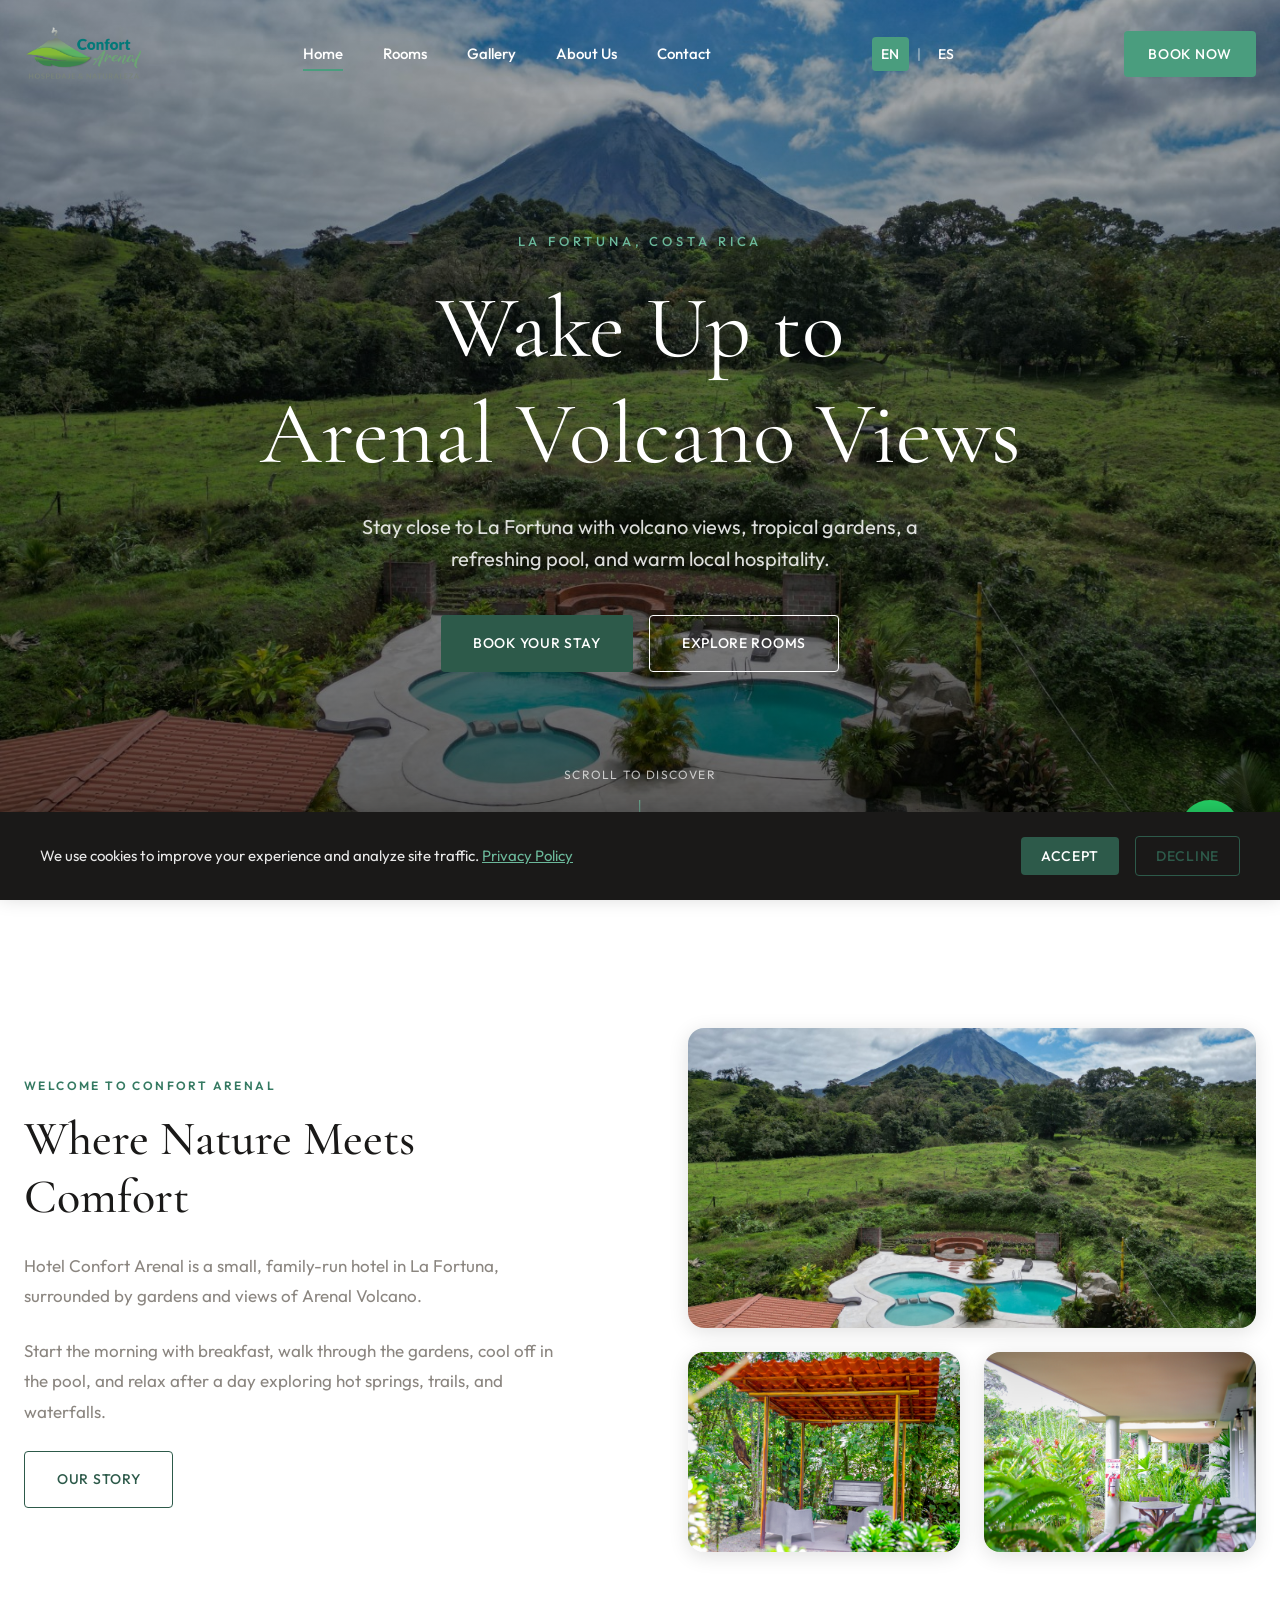
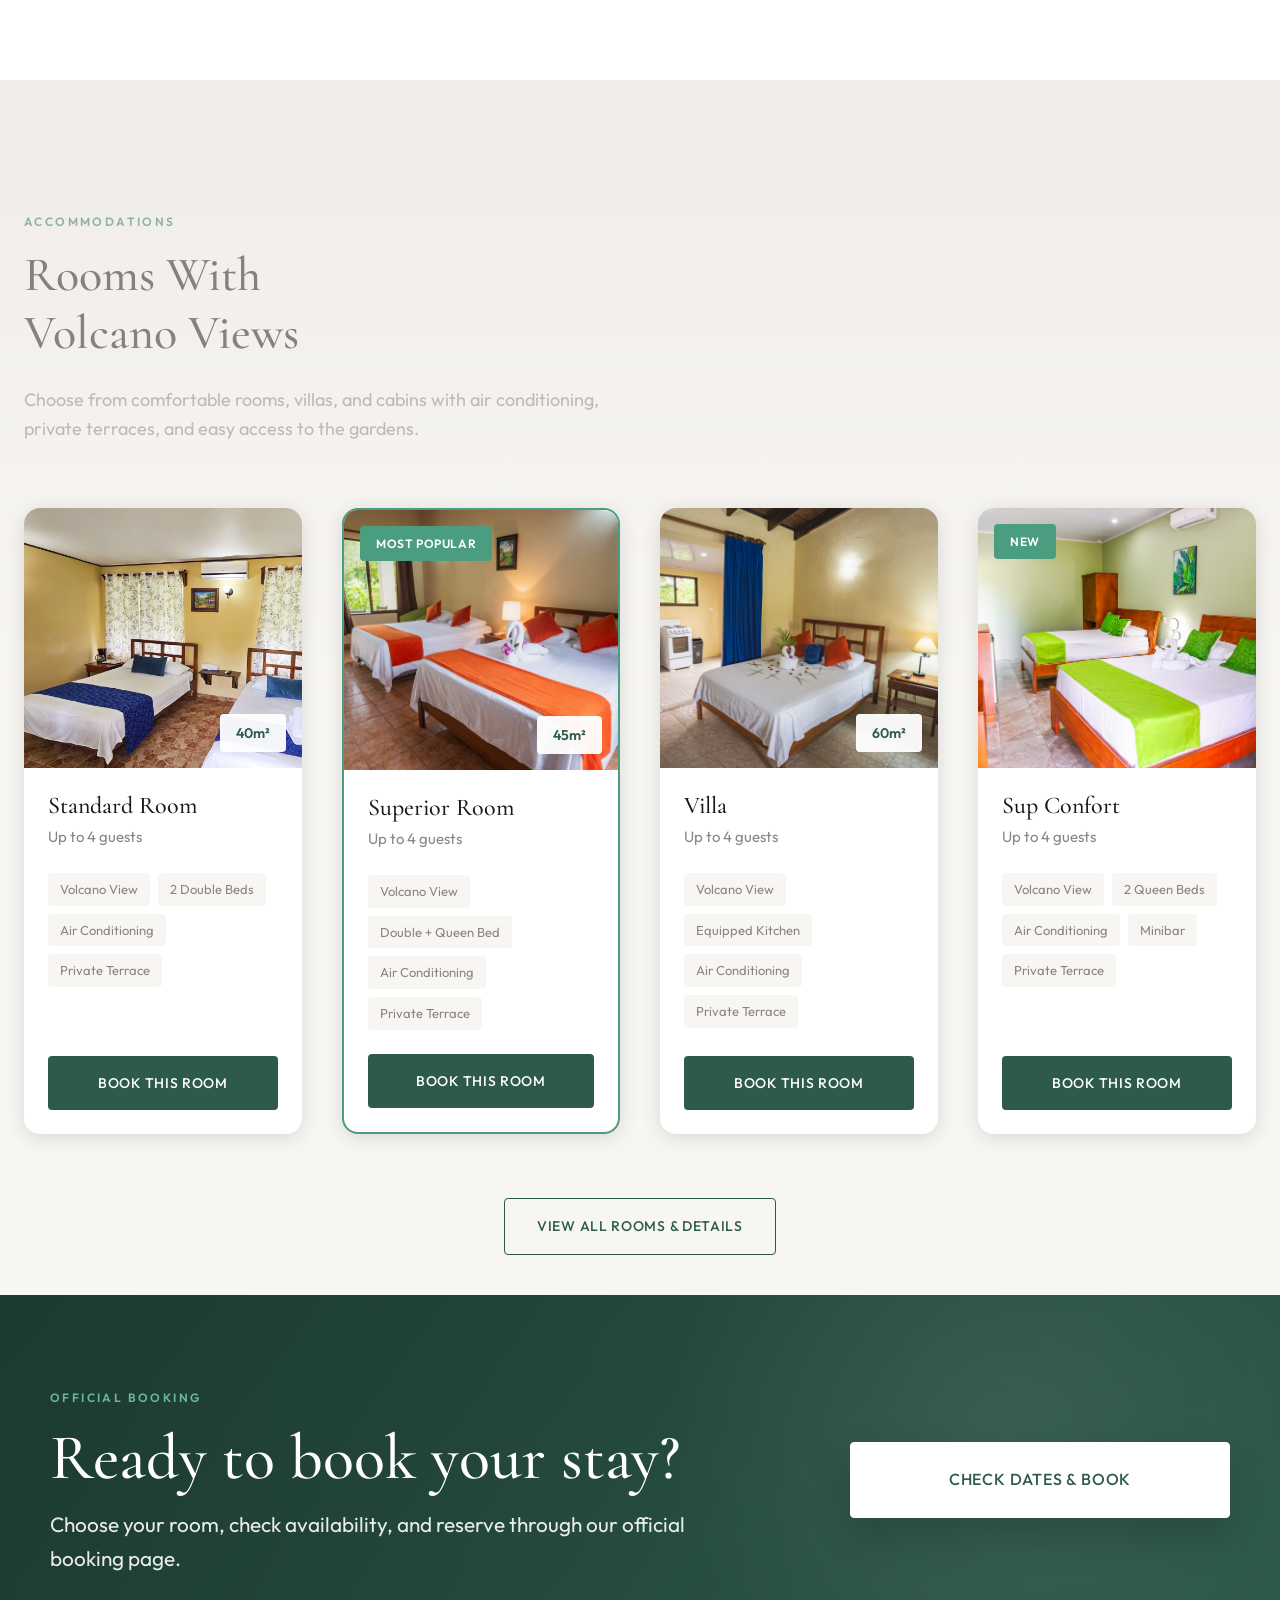
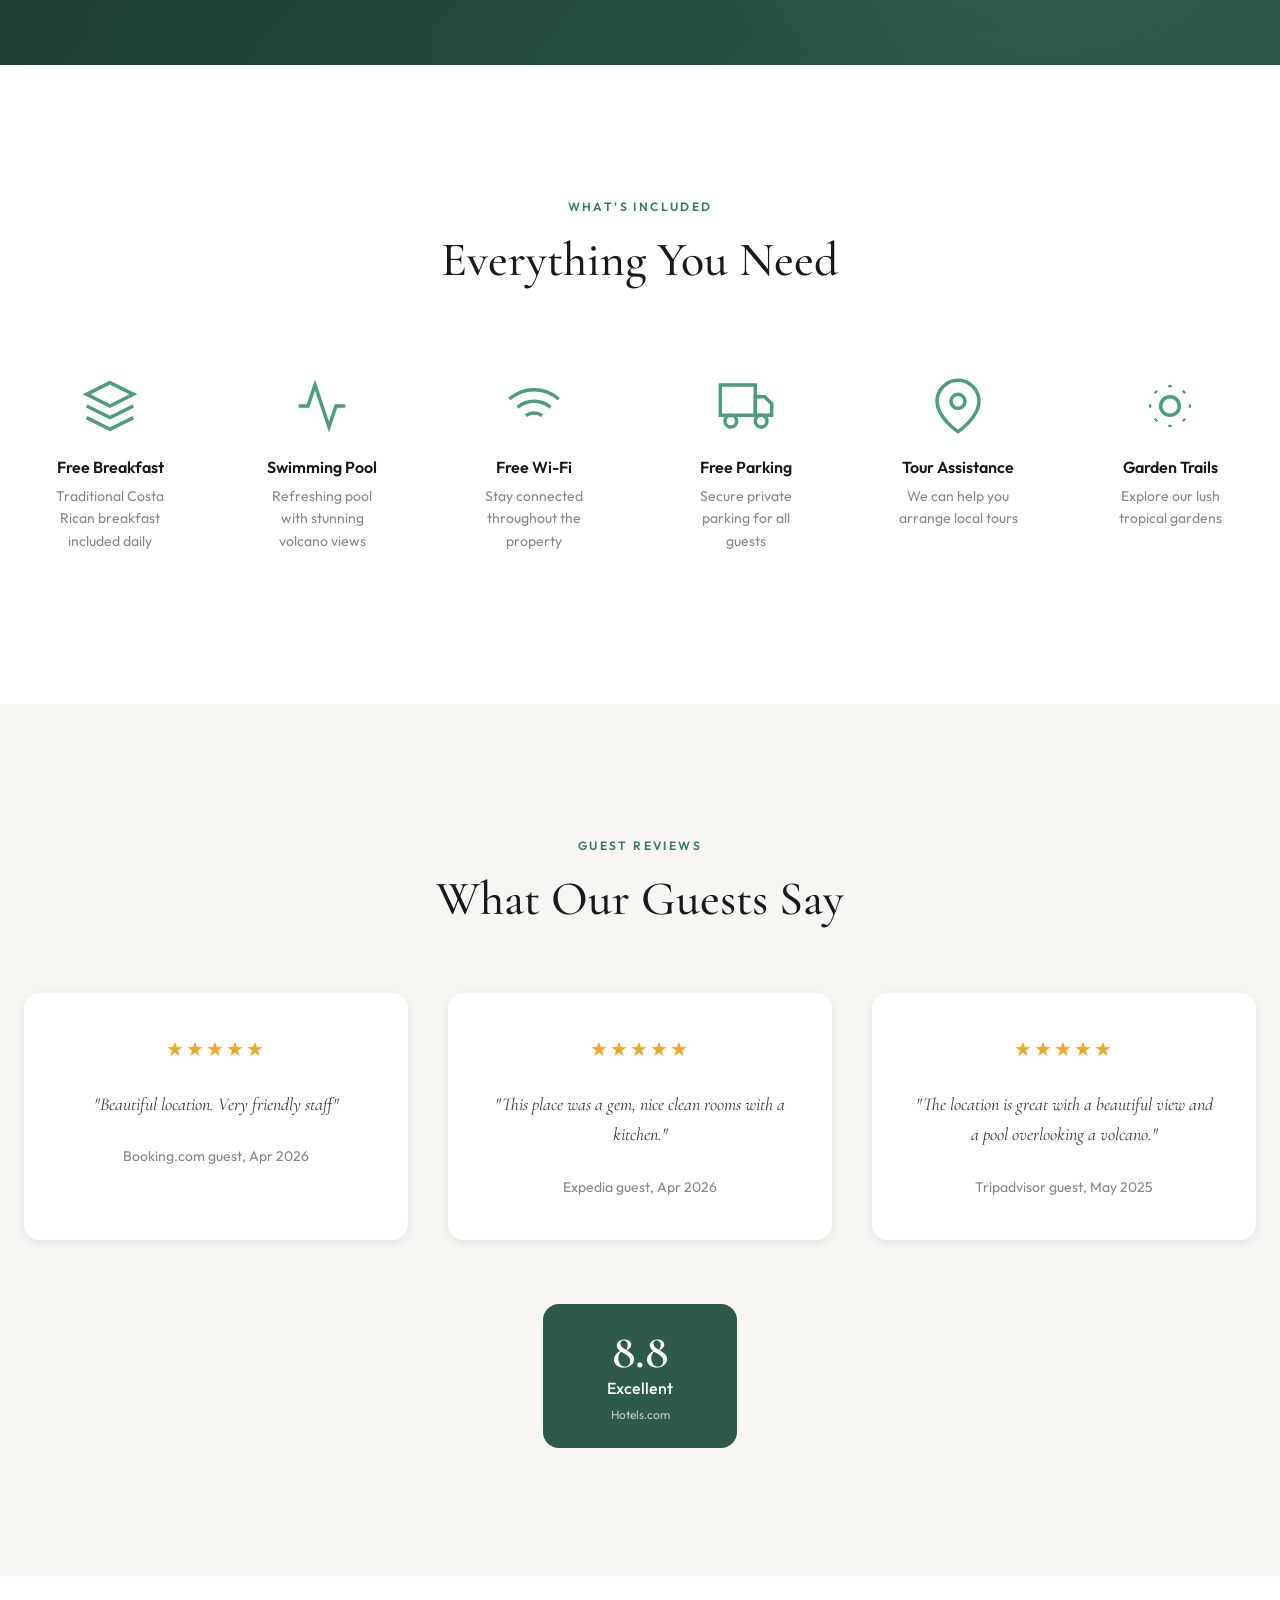
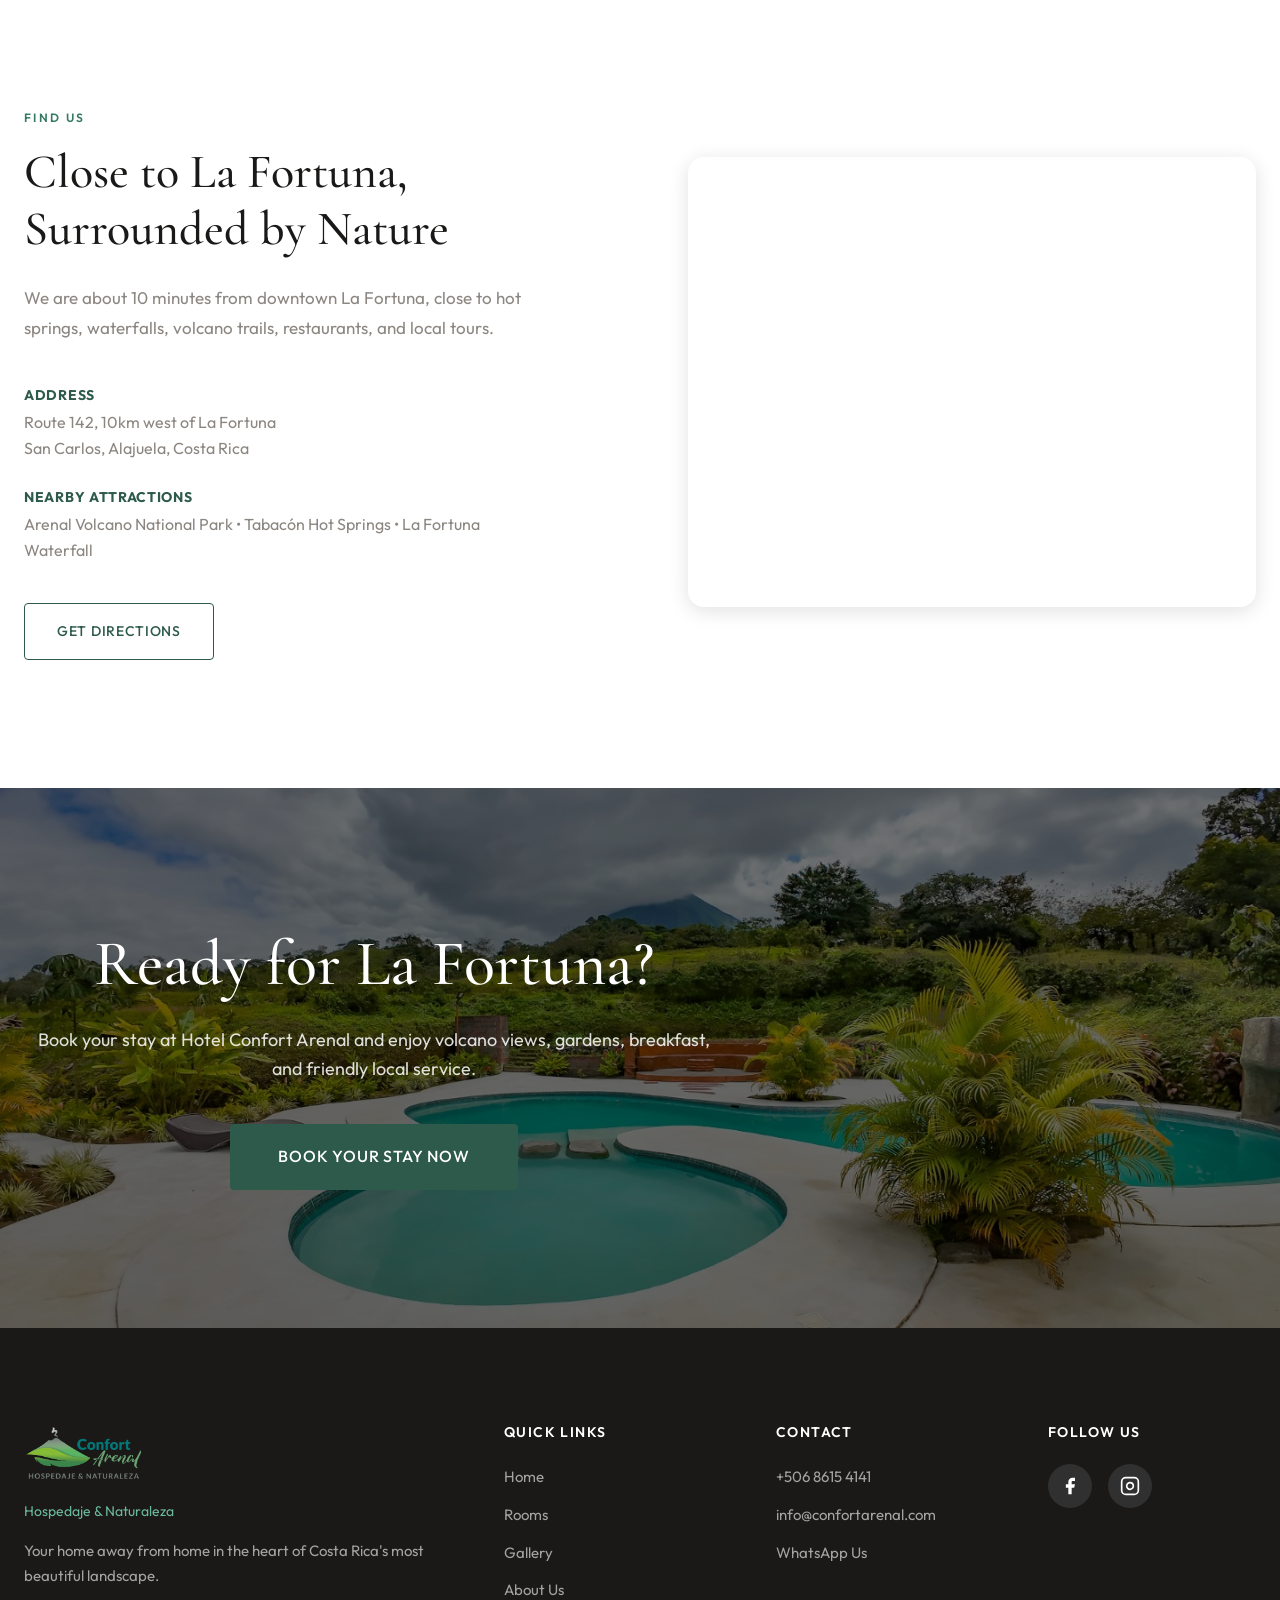
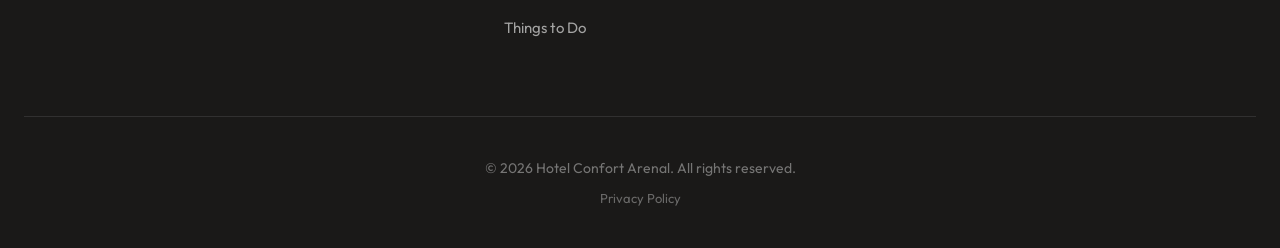
==== commit 122488be: "Remove inactive newsletter section" ====
--- a/index.html
+++ b/index.html
@@ -167,8 +167,8 @@
         </div>
         <div class="hero-content">
             <span class="hero-label" data-i18n="heroLocation">La Fortuna, Costa Rica</span>
-            <h1 class="hero-title" data-i18n="heroTitle">Your Volcano-View<br>Retreat Awaits</h1>
-            <p class="hero-subtitle" data-i18n="heroSubtitle">Immerse yourself in nature's grandeur with breathtaking views of Arenal Volcano, lush tropical gardens, and the warmth of Costa Rican hospitality.</p>
+            <h1 class="hero-title" data-i18n="heroTitle">Wake Up to<br>Arenal Volcano Views</h1>
+            <p class="hero-subtitle" data-i18n="heroSubtitle">Stay close to La Fortuna with volcano views, tropical gardens, a refreshing pool, and warm local hospitality.</p>
             <div class="hero-cta">
                 <a href="https://hotels.cloudbeds.com/es/reservation/VSWh83" target="_blank" class="btn btn-primary" data-i18n="heroBookBtn">Book Your Stay</a>
                 <a href="pages/rooms.html" class="btn btn-outline" data-i18n="heroExploreBtn">Explore Rooms</a>
@@ -185,10 +185,10 @@
         <div class="container">
             <div class="intro-grid">
                 <div class="intro-content">
-                    <span class="section-label" data-i18n="introLabel">Welcome to Paradise</span>
+                    <span class="section-label" data-i18n="introLabel">Welcome to Confort Arenal</span>
                     <h2 class="section-title" data-i18n="introTitle">Where Nature Meets<br>Comfort</h2>
-                    <p class="intro-text" data-i18n="introText1">Nestled in the heart of La Fortuna, Hotel Confort Arenal offers an intimate escape surrounded by the magnificent Arenal Volcano. Our family-run hotel combines the comfort of home with the beauty of Costa Rica's most stunning landscapes.</p>
-                    <p class="intro-text" data-i18n="introText2">Wake up to volcanic vistas, stroll through our tropical gardens, and let the sounds of nature be your soundtrack. This is more than a stay—it's an experience.</p>
+                    <p class="intro-text" data-i18n="introText1">Hotel Confort Arenal is a small, family-run hotel in La Fortuna, surrounded by gardens and views of Arenal Volcano.</p>
+                    <p class="intro-text" data-i18n="introText2">Start the morning with breakfast, walk through the gardens, cool off in the pool, and relax after a day exploring hot springs, trails, and waterfalls.</p>
                     <a href="pages/about.html" class="btn btn-secondary" data-i18n="introBtn">Our Story</a>
                 </div>
                 <div class="intro-images">
@@ -285,6 +285,7 @@
                             <li data-i18n="queenBeds">2 Queen Beds</li>
                             <li data-i18n="airConditioning">Air Conditioning</li>
                             <li data-i18n="minibar">Minibar</li>
+                            <li data-i18n="privateTerraces">Private Terrace</li>
                         </ul>
                         <a href="https://hotels.cloudbeds.com/es/reservation/VSWh83" target="_blank" class="btn btn-room" data-i18n="roomBookBtn">Book This Room</a>
                     </div>
@@ -371,7 +372,7 @@
                         </svg>
                     </div>
                     <h4 data-i18n="amenityTours">Tour Assistance</h4>
-                    <p data-i18n="amenityToursDesc">We help you plan unforgettable adventures</p>
+                    <p data-i18n="amenityToursDesc">We can help you arrange local tours</p>
                 </div>
 
                 <div class="amenity">
@@ -399,20 +400,20 @@
             <div class="testimonials-slider">
                 <div class="testimonial">
                     <div class="testimonial-stars" role="img" aria-label="5 out of 5 stars rating"><span aria-hidden="true">★★★★★</span></div>
-                    <blockquote class="testimonial-quote">"An amazing experience! Clean rooms, tasty breakfast, and breathtaking volcano views. The staff went above and beyond to make our stay perfect. Excellent value for money!"</blockquote>
-                    <cite class="testimonial-author">— TripAdvisor Guest</cite>
+                    <blockquote class="testimonial-quote">"Beautiful location. Very friendly staff"</blockquote>
+                    <cite class="testimonial-author">Booking.com guest, Apr 2026</cite>
                 </div>
 
                 <div class="testimonial">
                     <div class="testimonial-stars" role="img" aria-label="5 out of 5 stars rating"><span aria-hidden="true">★★★★★</span></div>
-                    <blockquote class="testimonial-quote">"The property has an amazing view of the Arenal Volcano. Staff is incredibly friendly and the breakfast was delicious – a perfect stay! Will definitely return."</blockquote>
-                    <cite class="testimonial-author">— Hotels.com Review</cite>
+                    <blockquote class="testimonial-quote">"This place was a gem, nice clean rooms with a kitchen."</blockquote>
+                    <cite class="testimonial-author">Expedia guest, Apr 2026</cite>
                 </div>
 
                 <div class="testimonial">
                     <div class="testimonial-stars" role="img" aria-label="5 out of 5 stars rating"><span aria-hidden="true">★★★★★</span></div>
-                    <blockquote class="testimonial-quote">"Beautiful gardens, peaceful atmosphere, and the pool with volcano views is simply magical. Hazel and the team made us feel like family. Highly recommend!"</blockquote>
-                    <cite class="testimonial-author">— Google Review</cite>
+                    <blockquote class="testimonial-quote">"The location is great with a beautiful view and a pool overlooking a volcano."</blockquote>
+                    <cite class="testimonial-author">Tripadvisor guest, May 2025</cite>
                 </div>
             </div>
             
@@ -473,27 +474,9 @@
         <div class="cta-overlay"></div>
         <div class="container">
             <div class="cta-content">
-                <h2 class="cta-title" data-i18n="ctaTitle">Ready to Experience<br>Paradise?</h2>
-                <p class="cta-text" data-i18n="ctaText">Book your stay at Hotel Confort Arenal and discover the magic of Costa Rica's most spectacular destination.</p>
+                <h2 class="cta-title" data-i18n="ctaTitle">Ready for La Fortuna?</h2>
+                <p class="cta-text" data-i18n="ctaText">Book your stay at Hotel Confort Arenal and enjoy volcano views, gardens, breakfast, and friendly local service.</p>
                 <a href="https://hotels.cloudbeds.com/es/reservation/VSWh83" target="_blank" class="btn btn-primary btn-large" data-i18n="ctaBtn">Book Your Stay Now</a>
-            </div>
-        </div>
-    </section>
-
-    <!-- Newsletter Section -->
-    <section class="newsletter">
-        <div class="container">
-            <div class="newsletter-content">
-                <span class="section-label" data-i18n="newsletterLabel">Stay Connected</span>
-                <h2 class="section-title" data-i18n="newsletterTitle">Get Exclusive Deals &<br>Travel Tips</h2>
-                <p data-i18n="newsletterDesc">Subscribe to receive special rates, seasonal offers, and insider tips for exploring La Fortuna and the Arenal region.</p>
-                <form class="newsletter-form" id="newsletterForm" action="#" method="POST">
-                    <div class="newsletter-input-group">
-                        <input type="email" name="email" placeholder="Your email address" required aria-label="Email address" data-i18n-placeholder="newsletterPlaceholder">
-                        <button type="submit" class="btn btn-primary" data-i18n="newsletterBtn">Subscribe</button>
-                    </div>
-                    <p class="newsletter-privacy" data-i18n="newsletterPrivacy">We respect your privacy. Unsubscribe at any time.</p>
-                </form>
             </div>
         </div>
     </section>
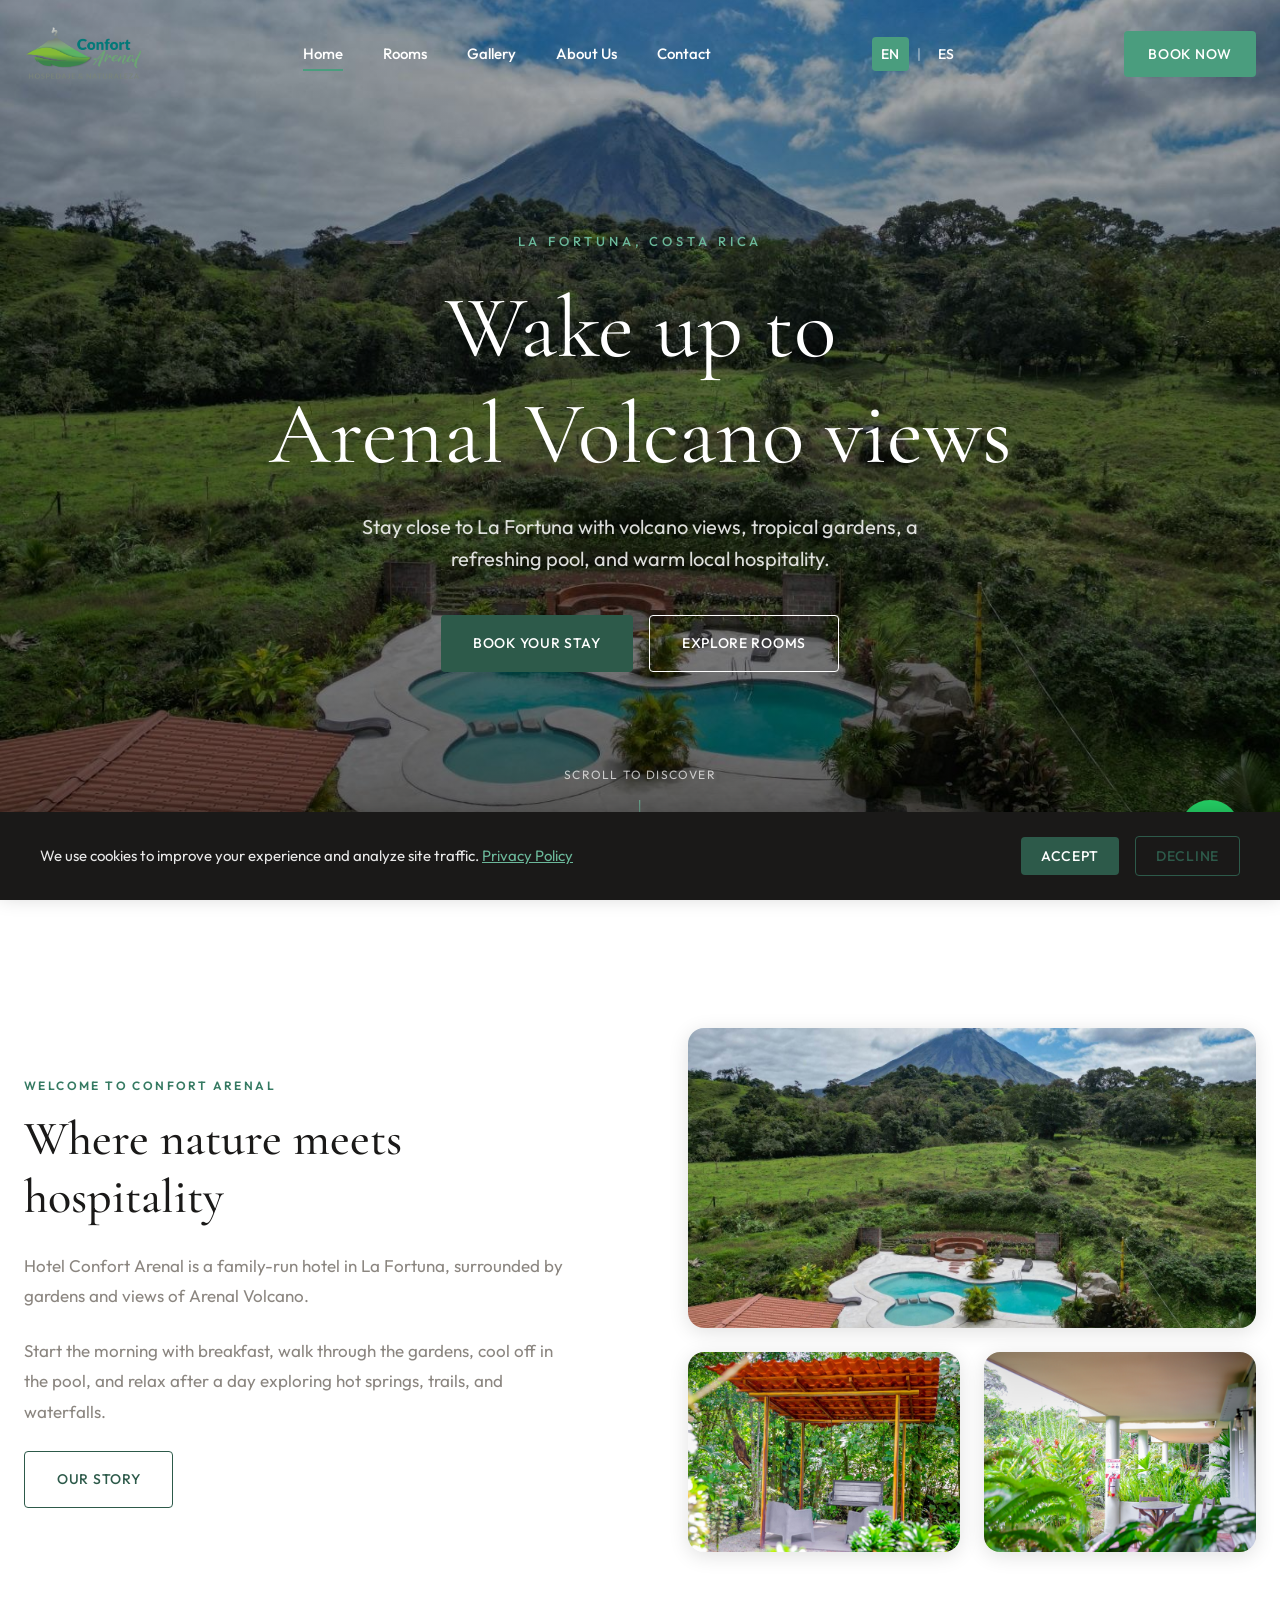
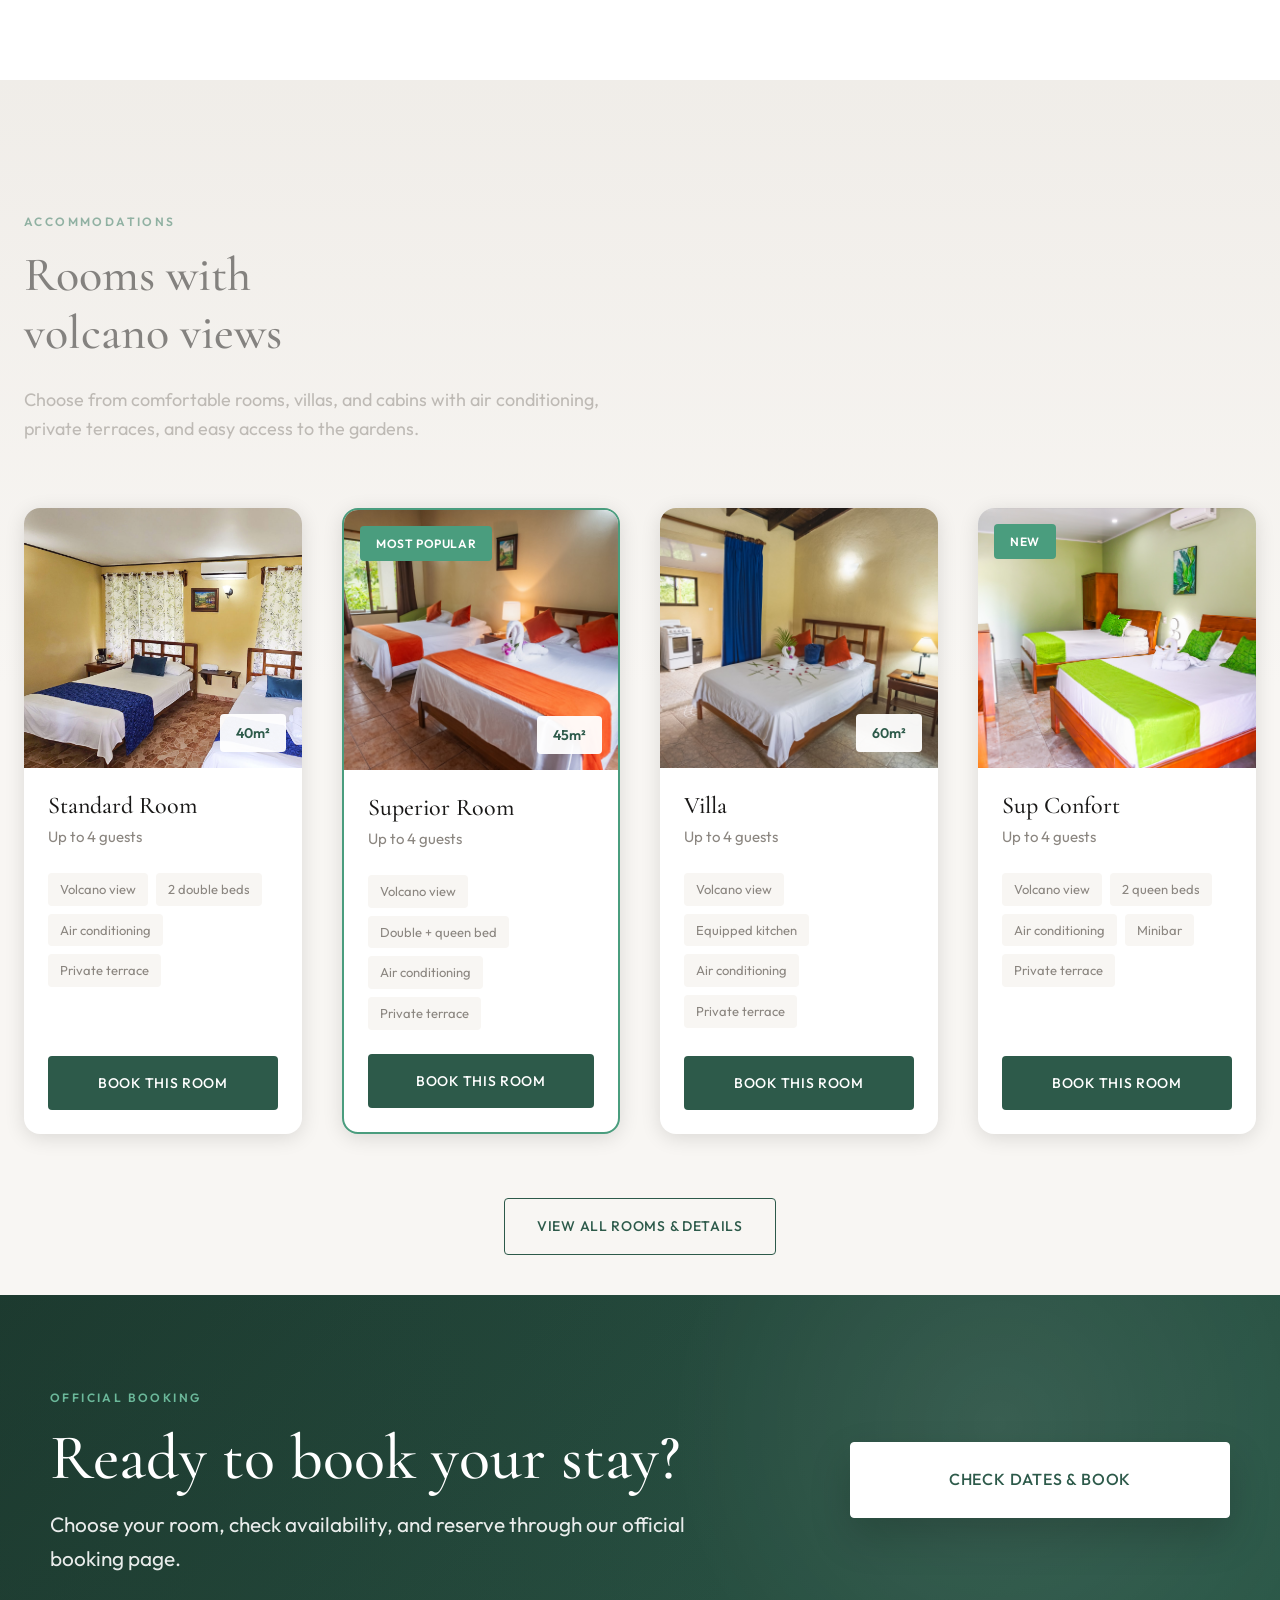
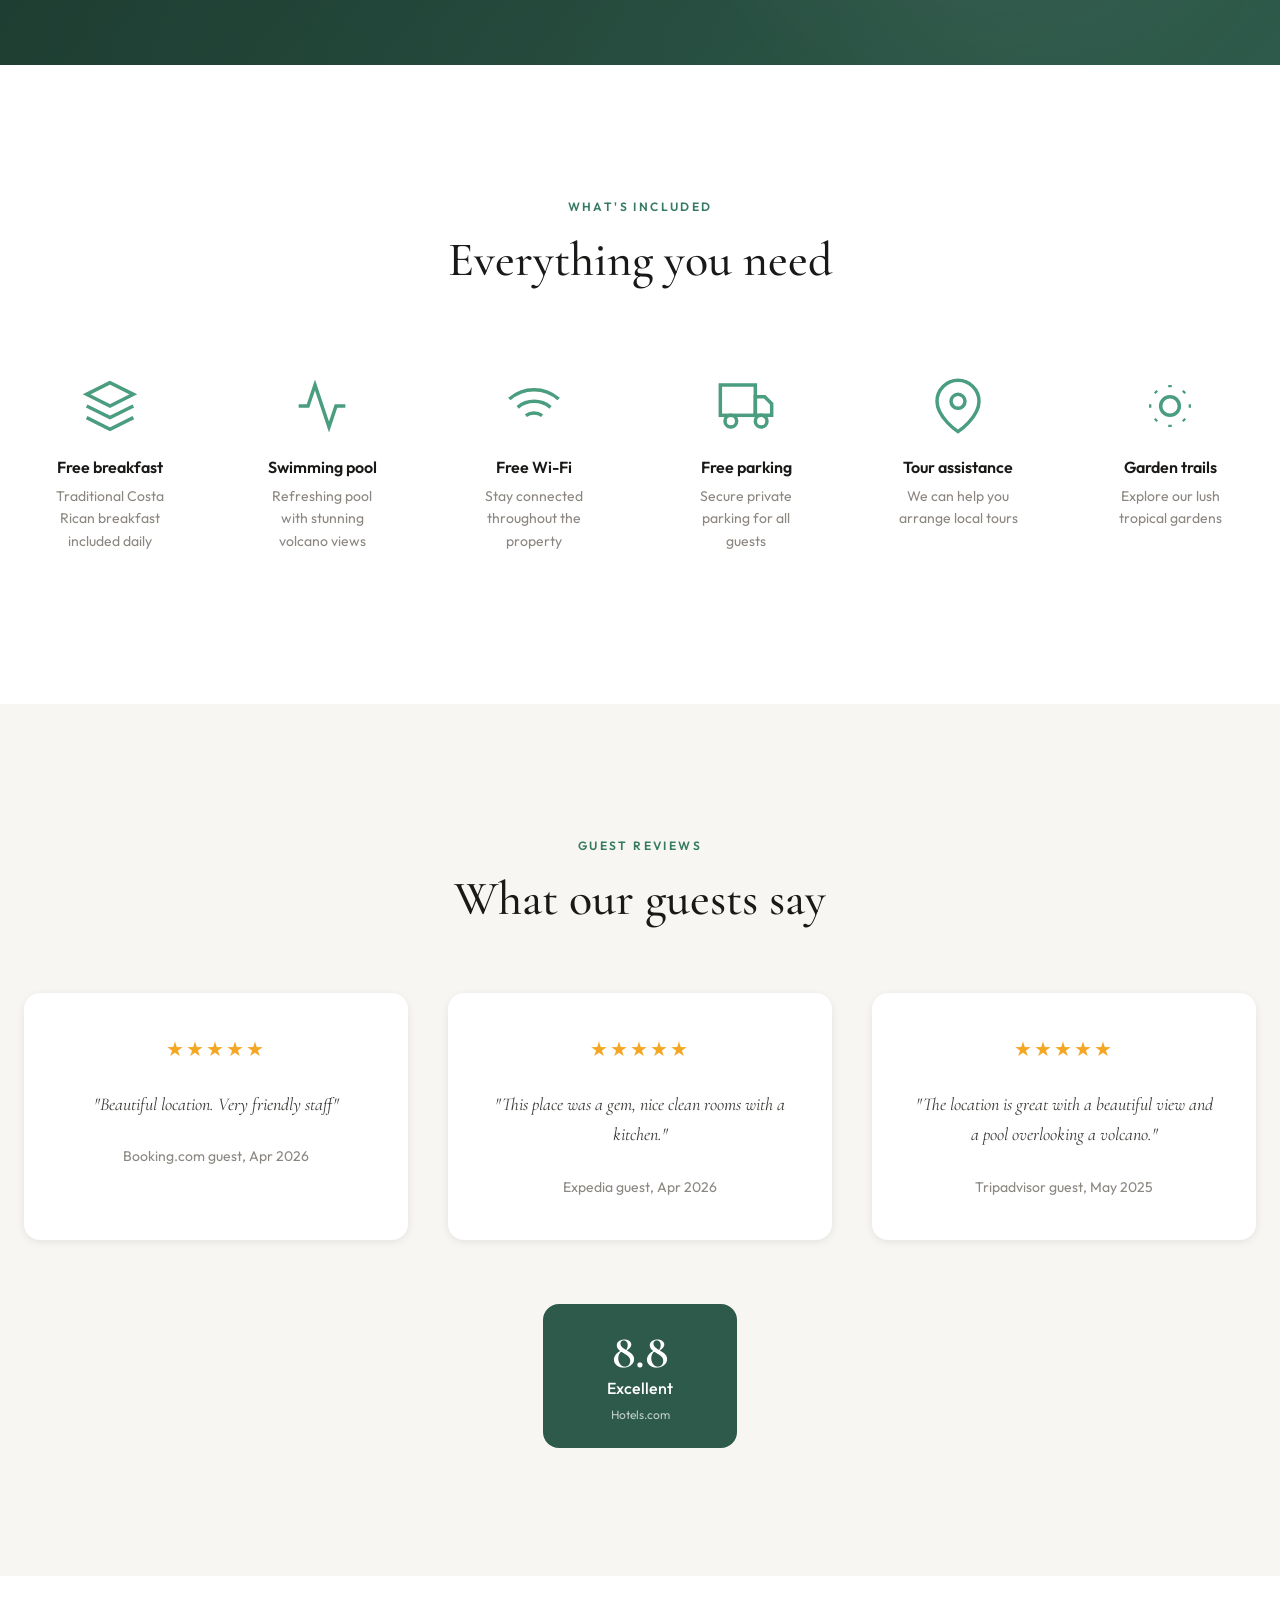
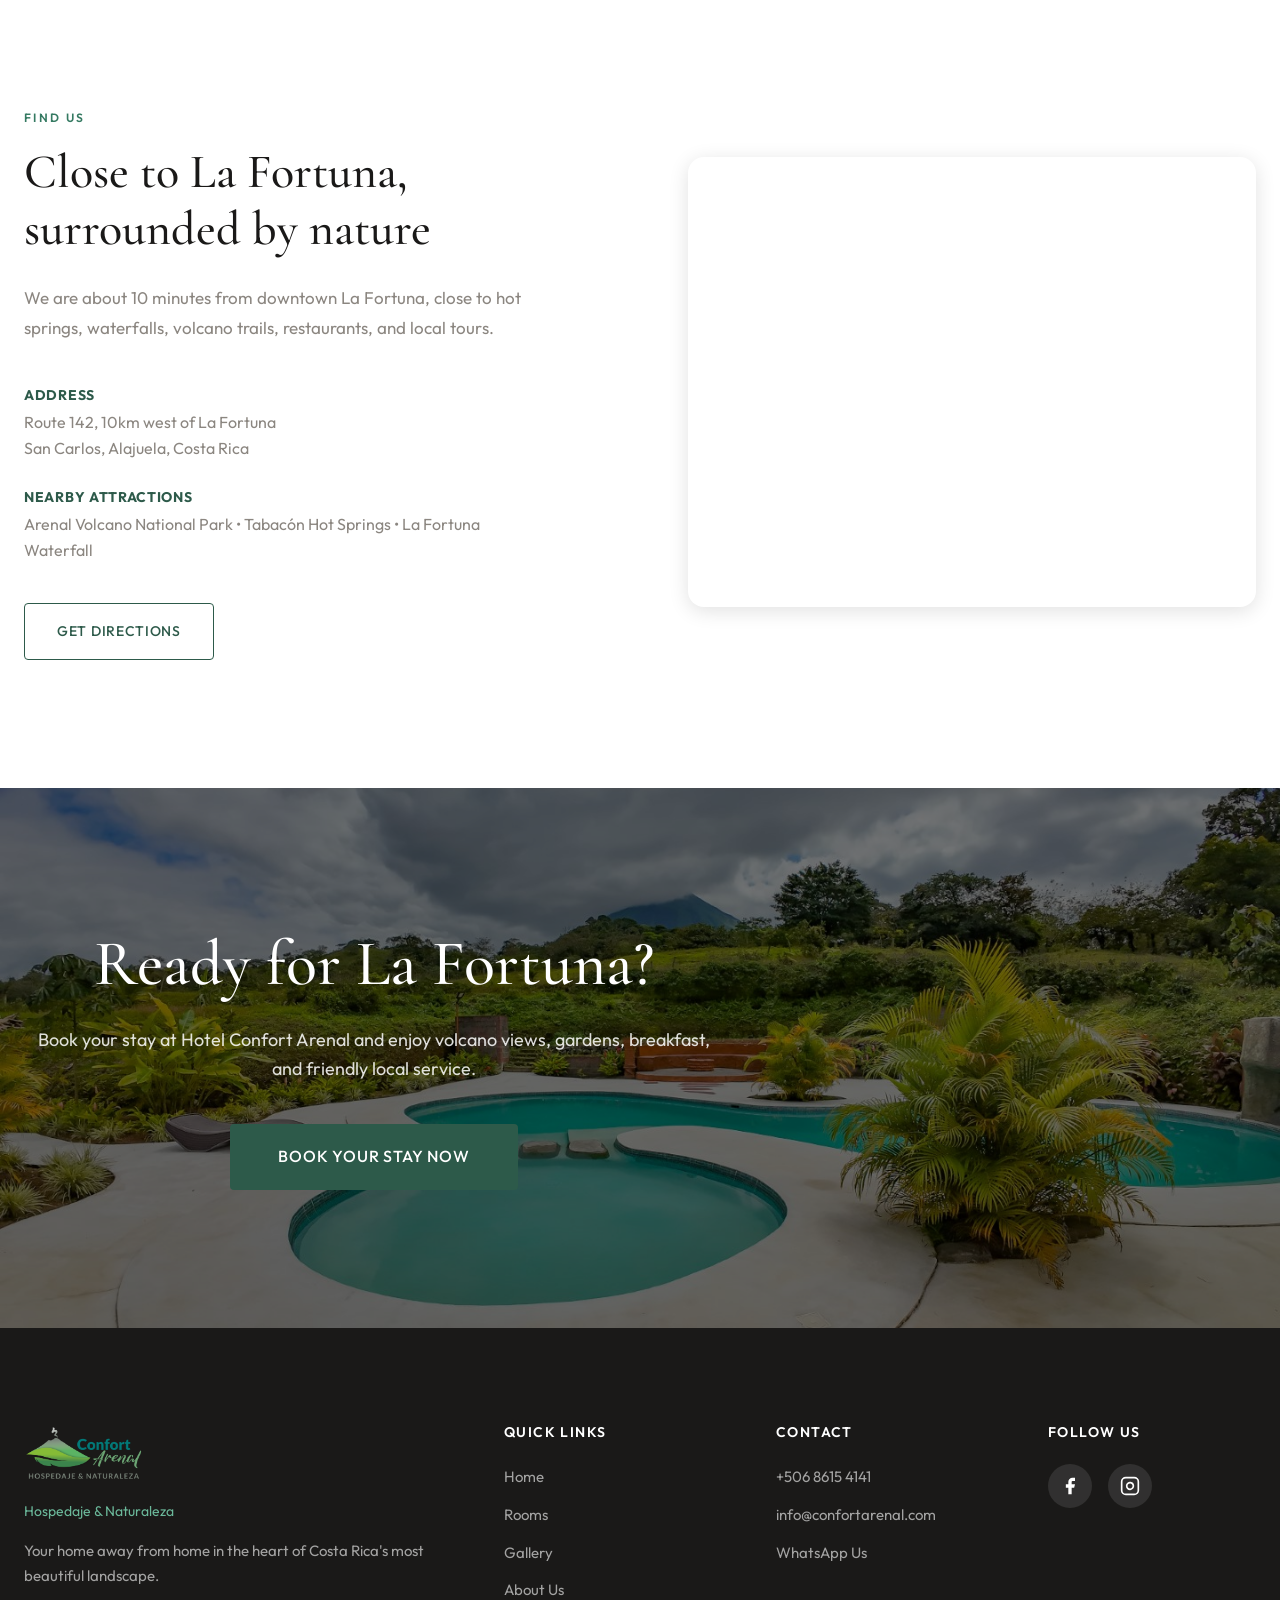
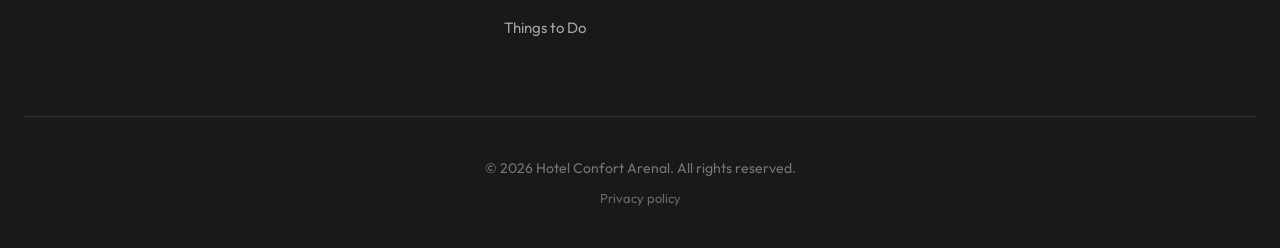
==== commit e08f2380: "Pre-launch prep + QA fixe" ====
--- a/index.html
+++ b/index.html
@@ -75,13 +75,6 @@
         {"@type": "LocationFeatureSpecification", "name": "Air Conditioning", "value": true},
         {"@type": "LocationFeatureSpecification", "name": "Pet Friendly", "value": true}
       ],
-      "aggregateRating": {
-        "@type": "AggregateRating",
-        "ratingValue": "8.8",
-        "bestRating": "10",
-        "worstRating": "1",
-        "ratingCount": "150"
-      },
       "sameAs": [
         "https://www.facebook.com/confortarenal",
         "https://www.instagram.com/confortarenalhospedaje/"
@@ -100,7 +93,6 @@
     <link rel="preconnect" href="https://fonts.googleapis.com">
     <link rel="preconnect" href="https://fonts.gstatic.com" crossorigin>
     <link rel="preconnect" href="https://www.google.com">
-    <link rel="preconnect" href="https://www.youtube.com">
     <link rel="dns-prefetch" href="https://hotels.cloudbeds.com">
     <link rel="dns-prefetch" href="https://www.google-analytics.com">
 
@@ -111,17 +103,7 @@
     <link rel="stylesheet" href="css/styles.css">
 
     <!-- Translations -->
-    <script src="js/translations.js"></script>
-
-    <!-- Google Analytics 4 -->
-    <script async src="https://www.googletagmanager.com/gtag/js?id=G-2BELG2GGS2"></script>
-    <script>
-      window.dataLayer = window.dataLayer || [];
-      function gtag(){dataLayer.push(arguments);}
-      gtag('js', new Date());
-      gtag('config', 'G-2BELG2GGS2');
-    </script>
-</head>
+    <script src="js/translations.js"></script></head>
 <body>
     <!-- Skip Link for Accessibility -->
     <a href="#main-content" class="skip-link">Skip to main content</a>
@@ -149,7 +131,7 @@
                 <a href="#" class="lang-link" data-lang="es">ES</a>
             </div>
 
-            <a href="https://hotels.cloudbeds.com/es/reservation/VSWh83" target="_blank" class="btn btn-book" data-i18n="bookNow">Book Now</a>
+            <a href="https://hotels.cloudbeds.com/es/reservation/VSWh83" target="_blank" rel="noopener" class="btn btn-book" data-i18n="bookNow">Book Now</a>
             
             <button class="mobile-toggle" id="mobileToggle" aria-label="Toggle menu">
                 <span></span>
@@ -170,7 +152,7 @@
             <h1 class="hero-title" data-i18n="heroTitle">Wake Up to<br>Arenal Volcano Views</h1>
             <p class="hero-subtitle" data-i18n="heroSubtitle">Stay close to La Fortuna with volcano views, tropical gardens, a refreshing pool, and warm local hospitality.</p>
             <div class="hero-cta">
-                <a href="https://hotels.cloudbeds.com/es/reservation/VSWh83" target="_blank" class="btn btn-primary" data-i18n="heroBookBtn">Book Your Stay</a>
+                <a href="https://hotels.cloudbeds.com/es/reservation/VSWh83" target="_blank" rel="noopener" class="btn btn-primary" data-i18n="heroBookBtn">Book Your Stay</a>
                 <a href="pages/rooms.html" class="btn btn-outline" data-i18n="heroExploreBtn">Explore Rooms</a>
             </div>
         </div>
@@ -231,7 +213,7 @@
                             <li data-i18n="airConditioning">Air Conditioning</li>
                             <li data-i18n="privateTerraces">Private Terrace</li>
                         </ul>
-                        <a href="https://hotels.cloudbeds.com/es/reservation/VSWh83" target="_blank" class="btn btn-room" data-i18n="roomBookBtn">Book This Room</a>
+                        <a href="https://hotels.cloudbeds.com/es/reservation/VSWh83" target="_blank" rel="noopener" class="btn btn-room" data-i18n="roomBookBtn">Book This Room</a>
                     </div>
                 </article>
 
@@ -250,7 +232,7 @@
                             <li data-i18n="airConditioning">Air Conditioning</li>
                             <li data-i18n="privateTerraces">Private Terrace</li>
                         </ul>
-                        <a href="https://hotels.cloudbeds.com/es/reservation/VSWh83" target="_blank" class="btn btn-room" data-i18n="roomBookBtn">Book This Room</a>
+                        <a href="https://hotels.cloudbeds.com/es/reservation/VSWh83" target="_blank" rel="noopener" class="btn btn-room" data-i18n="roomBookBtn">Book This Room</a>
                     </div>
                 </article>
 
@@ -268,7 +250,7 @@
                             <li data-i18n="airConditioning">Air Conditioning</li>
                             <li data-i18n="privateTerraces">Private Terrace</li>
                         </ul>
-                        <a href="https://hotels.cloudbeds.com/es/reservation/VSWh83" target="_blank" class="btn btn-room" data-i18n="roomBookBtn">Book This Room</a>
+                        <a href="https://hotels.cloudbeds.com/es/reservation/VSWh83" target="_blank" rel="noopener" class="btn btn-room" data-i18n="roomBookBtn">Book This Room</a>
                     </div>
                 </article>
 
@@ -287,7 +269,7 @@
                             <li data-i18n="minibar">Minibar</li>
                             <li data-i18n="privateTerraces">Private Terrace</li>
                         </ul>
-                        <a href="https://hotels.cloudbeds.com/es/reservation/VSWh83" target="_blank" class="btn btn-room" data-i18n="roomBookBtn">Book This Room</a>
+                        <a href="https://hotels.cloudbeds.com/es/reservation/VSWh83" target="_blank" rel="noopener" class="btn btn-room" data-i18n="roomBookBtn">Book This Room</a>
                     </div>
                 </article>
             </div>
@@ -307,7 +289,7 @@
                     <h2 class="section-title light" data-i18n="bookDirectTitle">Ready for your Arenal stay?</h2>
                     <p data-i18n="bookDirectDesc">Choose your room, check live availability, and confirm your reservation securely.</p>
                 </div>
-                <a href="https://hotels.cloudbeds.com/es/reservation/VSWh83" target="_blank" class="btn btn-outline btn-large" data-i18n="bookDirectBtn">Check Dates & Book</a>
+                <a href="https://hotels.cloudbeds.com/es/reservation/VSWh83" target="_blank" rel="noopener" class="btn btn-outline btn-large" data-i18n="bookDirectBtn">Check Dates & Book</a>
             </div>
         </div>
     </section>
@@ -476,7 +458,7 @@
             <div class="cta-content">
                 <h2 class="cta-title" data-i18n="ctaTitle">Ready for La Fortuna?</h2>
                 <p class="cta-text" data-i18n="ctaText">Book your stay at Hotel Confort Arenal and enjoy volcano views, gardens, breakfast, and friendly local service.</p>
-                <a href="https://hotels.cloudbeds.com/es/reservation/VSWh83" target="_blank" class="btn btn-primary btn-large" data-i18n="ctaBtn">Book Your Stay Now</a>
+                <a href="https://hotels.cloudbeds.com/es/reservation/VSWh83" target="_blank" rel="noopener" class="btn btn-primary btn-large" data-i18n="ctaBtn">Book Your Stay Now</a>
             </div>
         </div>
     </section>
@@ -512,7 +494,7 @@
                             <a href="mailto:info@confortarenal.com" data-i18n="footerEmail">info@confortarenal.com</a>
                         </li>
                         <li>
-                            <a href="https://wa.me/50686154141" target="_blank" data-i18n="footerWhatsApp">WhatsApp Us</a>
+                            <a href="https://wa.me/50686154141" target="_blank" rel="noopener" data-i18n="footerWhatsApp">WhatsApp Us</a>
                         </li>
                     </ul>
                 </div>
@@ -520,10 +502,10 @@
                 <div class="footer-social">
                     <h4 data-i18n="footerFollow">Follow Us</h4>
                     <div class="social-links">
-                        <a href="https://www.facebook.com/confortarenal" target="_blank" aria-label="Facebook">
+                        <a href="https://www.facebook.com/confortarenal" target="_blank" rel="noopener" aria-label="Facebook">
                             <svg viewBox="0 0 24 24" fill="currentColor"><path d="M18 2h-3a5 5 0 00-5 5v3H7v4h3v8h4v-8h3l1-4h-4V7a1 1 0 011-1h3z"/></svg>
                         </a>
-                        <a href="https://www.instagram.com/confortarenalhospedaje/" target="_blank" aria-label="Instagram">
+                        <a href="https://www.instagram.com/confortarenalhospedaje/" target="_blank" rel="noopener" aria-label="Instagram">
                             <svg viewBox="0 0 24 24" fill="none" stroke="currentColor" stroke-width="2"><rect x="2" y="2" width="20" height="20" rx="5" ry="5"/><path d="M16 11.37A4 4 0 1112.63 8 4 4 0 0116 11.37z"/><line x1="17.5" y1="6.5" x2="17.51" y2="6.5"/></svg>
                         </a>
                     </div>
@@ -538,7 +520,7 @@
     </footer>
 
     <!-- WhatsApp Float Button -->
-    <a href="https://wa.me/50686154141" target="_blank" class="whatsapp-float" aria-label="Contact us on WhatsApp">
+    <a href="https://wa.me/50686154141" target="_blank" rel="noopener" class="whatsapp-float" aria-label="Contact us on WhatsApp">
         <svg viewBox="0 0 24 24" fill="currentColor">
             <path d="M17.472 14.382c-.297-.149-1.758-.867-2.03-.967-.273-.099-.471-.148-.67.15-.197.297-.767.966-.94 1.164-.173.199-.347.223-.644.075-.297-.15-1.255-.463-2.39-1.475-.883-.788-1.48-1.761-1.653-2.059-.173-.297-.018-.458.13-.606.134-.133.298-.347.446-.52.149-.174.198-.298.298-.497.099-.198.05-.371-.025-.52-.075-.149-.669-1.612-.916-2.207-.242-.579-.487-.5-.669-.51-.173-.008-.371-.01-.57-.01-.198 0-.52.074-.792.372-.272.297-1.04 1.016-1.04 2.479 0 1.462 1.065 2.875 1.213 3.074.149.198 2.096 3.2 5.077 4.487.709.306 1.262.489 1.694.625.712.227 1.36.195 1.871.118.571-.085 1.758-.719 2.006-1.413.248-.694.248-1.289.173-1.413-.074-.124-.272-.198-.57-.347m-5.421 7.403h-.004a9.87 9.87 0 01-5.031-1.378l-.361-.214-3.741.982.998-3.648-.235-.374a9.86 9.86 0 01-1.51-5.26c.001-5.45 4.436-9.884 9.888-9.884 2.64 0 5.122 1.03 6.988 2.898a9.825 9.825 0 012.893 6.994c-.003 5.45-4.437 9.884-9.885 9.884m8.413-18.297A11.815 11.815 0 0012.05 0C5.495 0 .16 5.335.157 11.892c0 2.096.547 4.142 1.588 5.945L.057 24l6.305-1.654a11.882 11.882 0 005.683 1.448h.005c6.554 0 11.89-5.335 11.893-11.893a11.821 11.821 0 00-3.48-8.413z"/>
         </svg>
--- a/css/styles.css
+++ b/css/styles.css
@@ -95,12 +95,13 @@
     font-weight: 500;
     line-height: 1.2;
     color: var(--color-dark);
-}
-
-h1 { font-size: clamp(2.5rem, 6vw, 4.5rem); }
-h2 { font-size: clamp(2rem, 4vw, 3rem); }
-h3 { font-size: clamp(1.5rem, 3vw, 2rem); }
-h4 { font-size: clamp(1.25rem, 2vw, 1.5rem); }
+    overflow-wrap: break-word;
+}
+
+h1 { font-size: clamp(1.75rem, 6vw, 4.5rem); }
+h2 { font-size: clamp(1.5rem, 4vw, 3rem); }
+h3 { font-size: clamp(1.25rem, 3vw, 2rem); }
+h4 { font-size: clamp(1.125rem, 2vw, 1.5rem); }
 
 p {
     font-size: 1.0625rem;
@@ -992,89 +993,6 @@
 }
 
 /* ========================================
-   Newsletter Section
-   ======================================== */
-.newsletter {
-    padding: var(--space-3xl) 0;
-    background: var(--color-cream);
-}
-
-.newsletter-content {
-    max-width: 600px;
-    margin: 0 auto;
-    text-align: center;
-}
-
-.newsletter-content p {
-    font-size: 1.0625rem;
-    line-height: 1.8;
-    margin-bottom: var(--space-lg);
-}
-
-.newsletter-form {
-    width: 100%;
-}
-
-.newsletter-input-group {
-    display: flex;
-    gap: 0;
-    max-width: 500px;
-    margin: 0 auto var(--space-sm);
-}
-
-.newsletter-input-group input[type="email"] {
-    flex: 1;
-    padding: 1rem 1.25rem;
-    font-family: var(--font-body);
-    font-size: 0.9375rem;
-    border: 1.5px solid var(--color-gray-light);
-    border-right: none;
-    border-radius: var(--radius-sm) 0 0 var(--radius-sm);
-    background: var(--color-white);
-    color: var(--color-charcoal);
-    outline: none;
-    transition: var(--transition-base);
-}
-
-.newsletter-input-group input[type="email"]:focus {
-    border-color: var(--color-primary);
-}
-
-.newsletter-input-group .btn {
-    border-radius: 0 var(--radius-sm) var(--radius-sm) 0;
-    white-space: nowrap;
-}
-
-.newsletter-privacy {
-    font-size: 0.8125rem !important;
-    color: var(--color-gray) !important;
-}
-
-.newsletter-success {
-    padding: var(--space-md);
-    background: var(--color-primary);
-    color: var(--color-white);
-    border-radius: var(--radius-md);
-    font-weight: 500;
-}
-
-@media (max-width: 480px) {
-    .newsletter-input-group {
-        flex-direction: column;
-        gap: var(--space-xs);
-    }
-
-    .newsletter-input-group input[type="email"] {
-        border-right: 1.5px solid var(--color-gray-light);
-        border-radius: var(--radius-sm);
-    }
-
-    .newsletter-input-group .btn {
-        border-radius: var(--radius-sm);
-    }
-}
-
-/* ========================================
    Footer
    ======================================== */
 .footer {
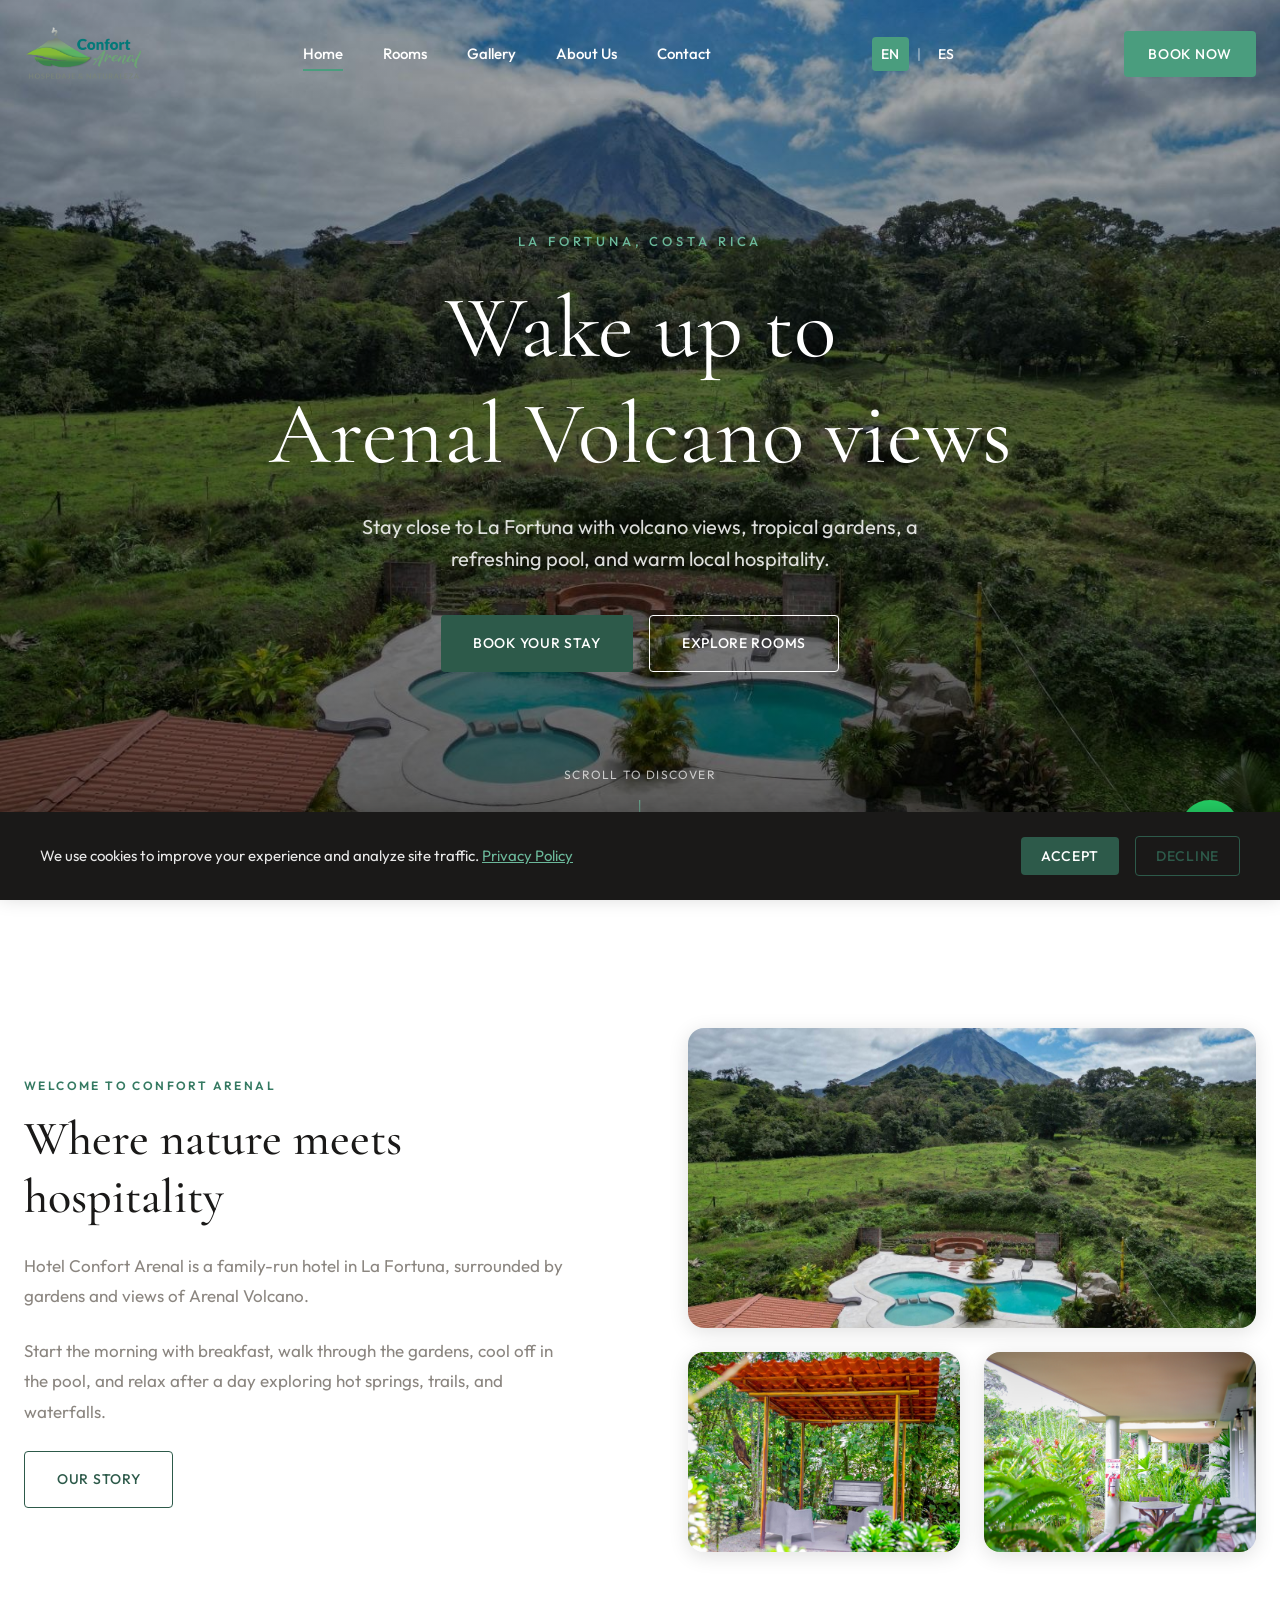
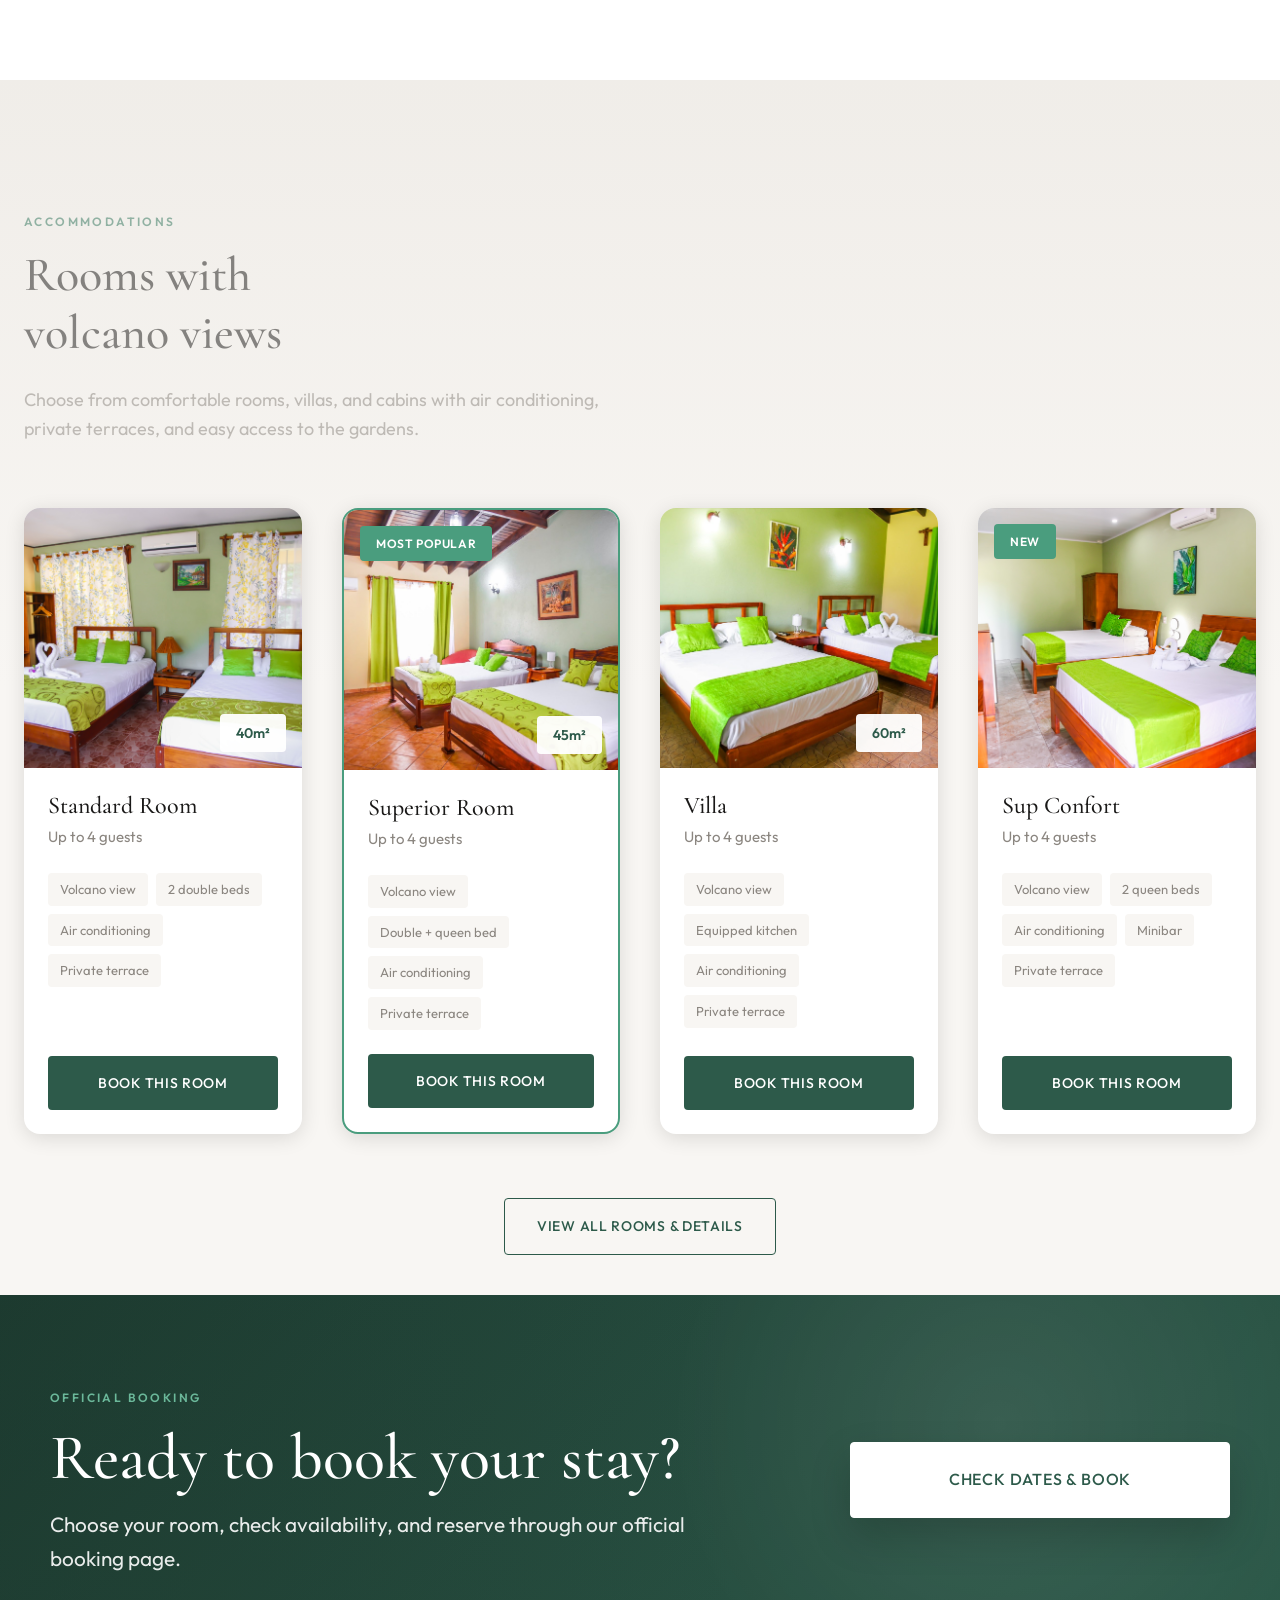
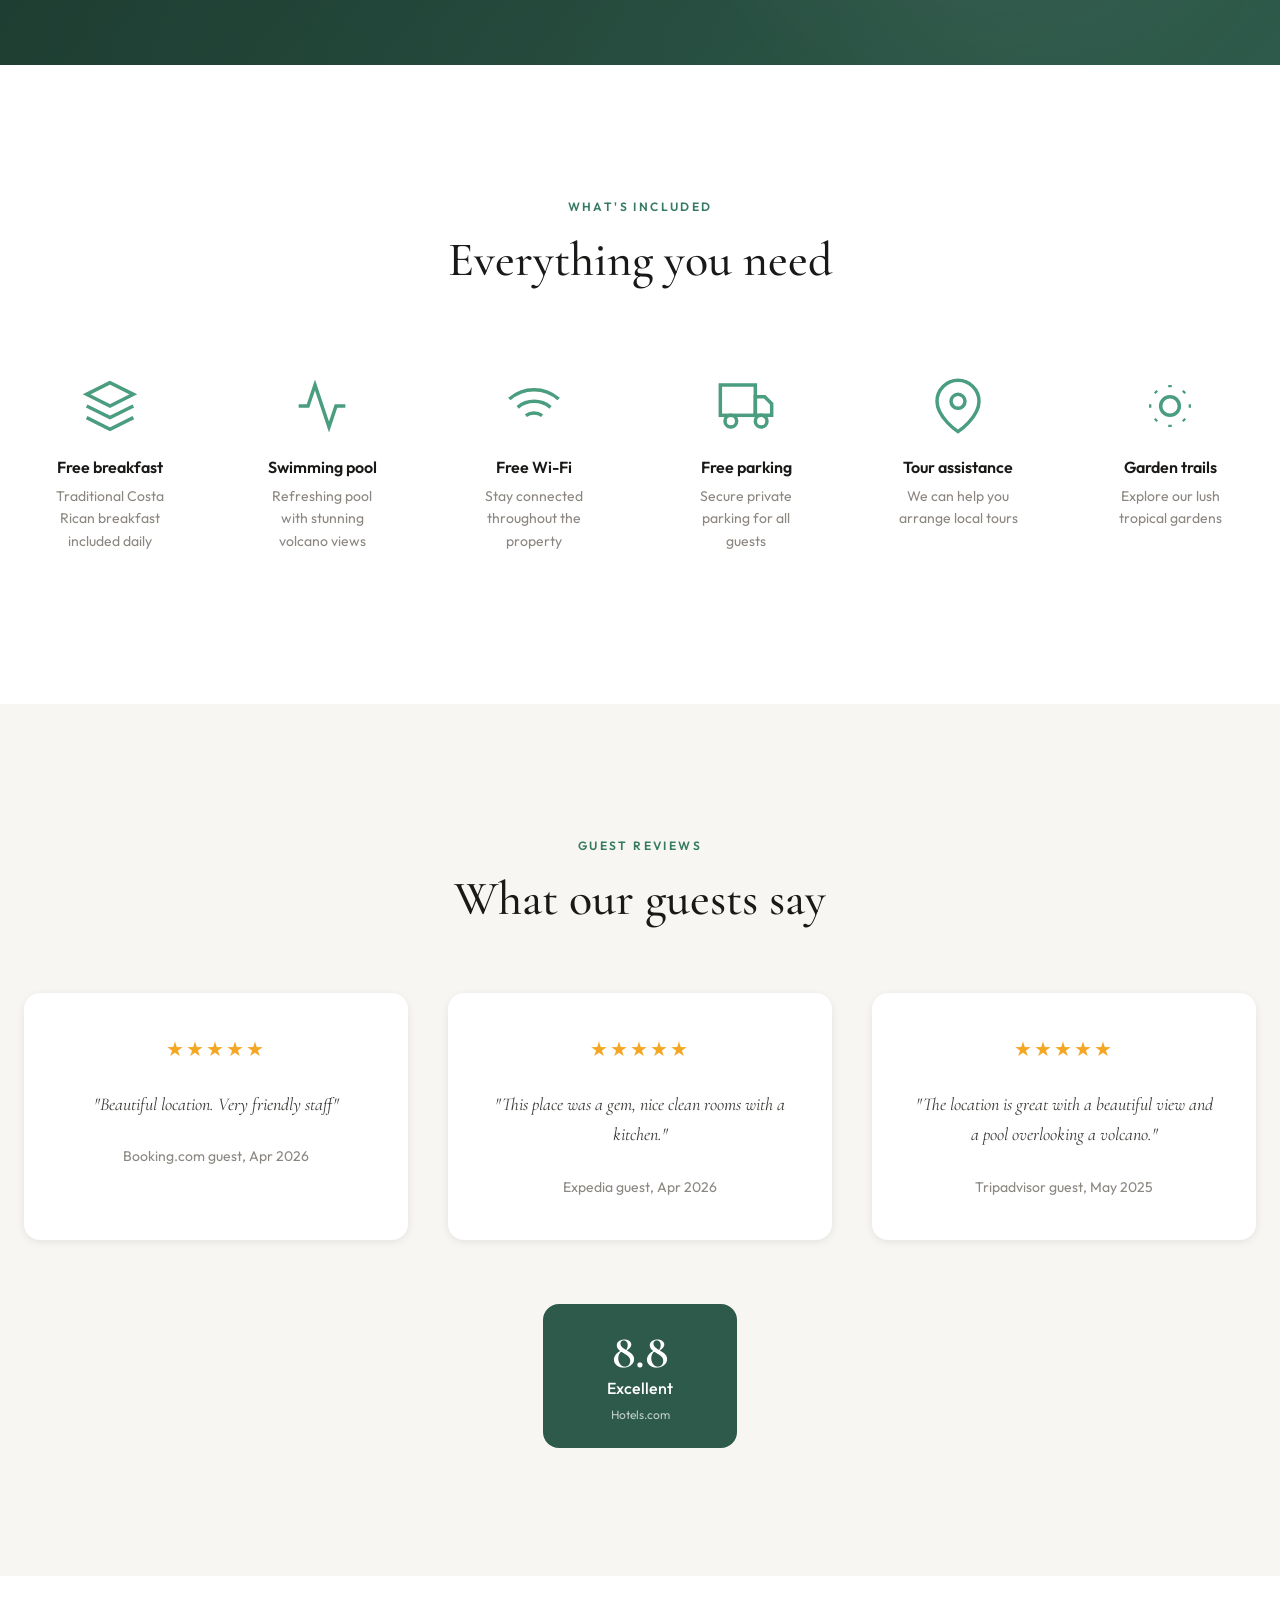
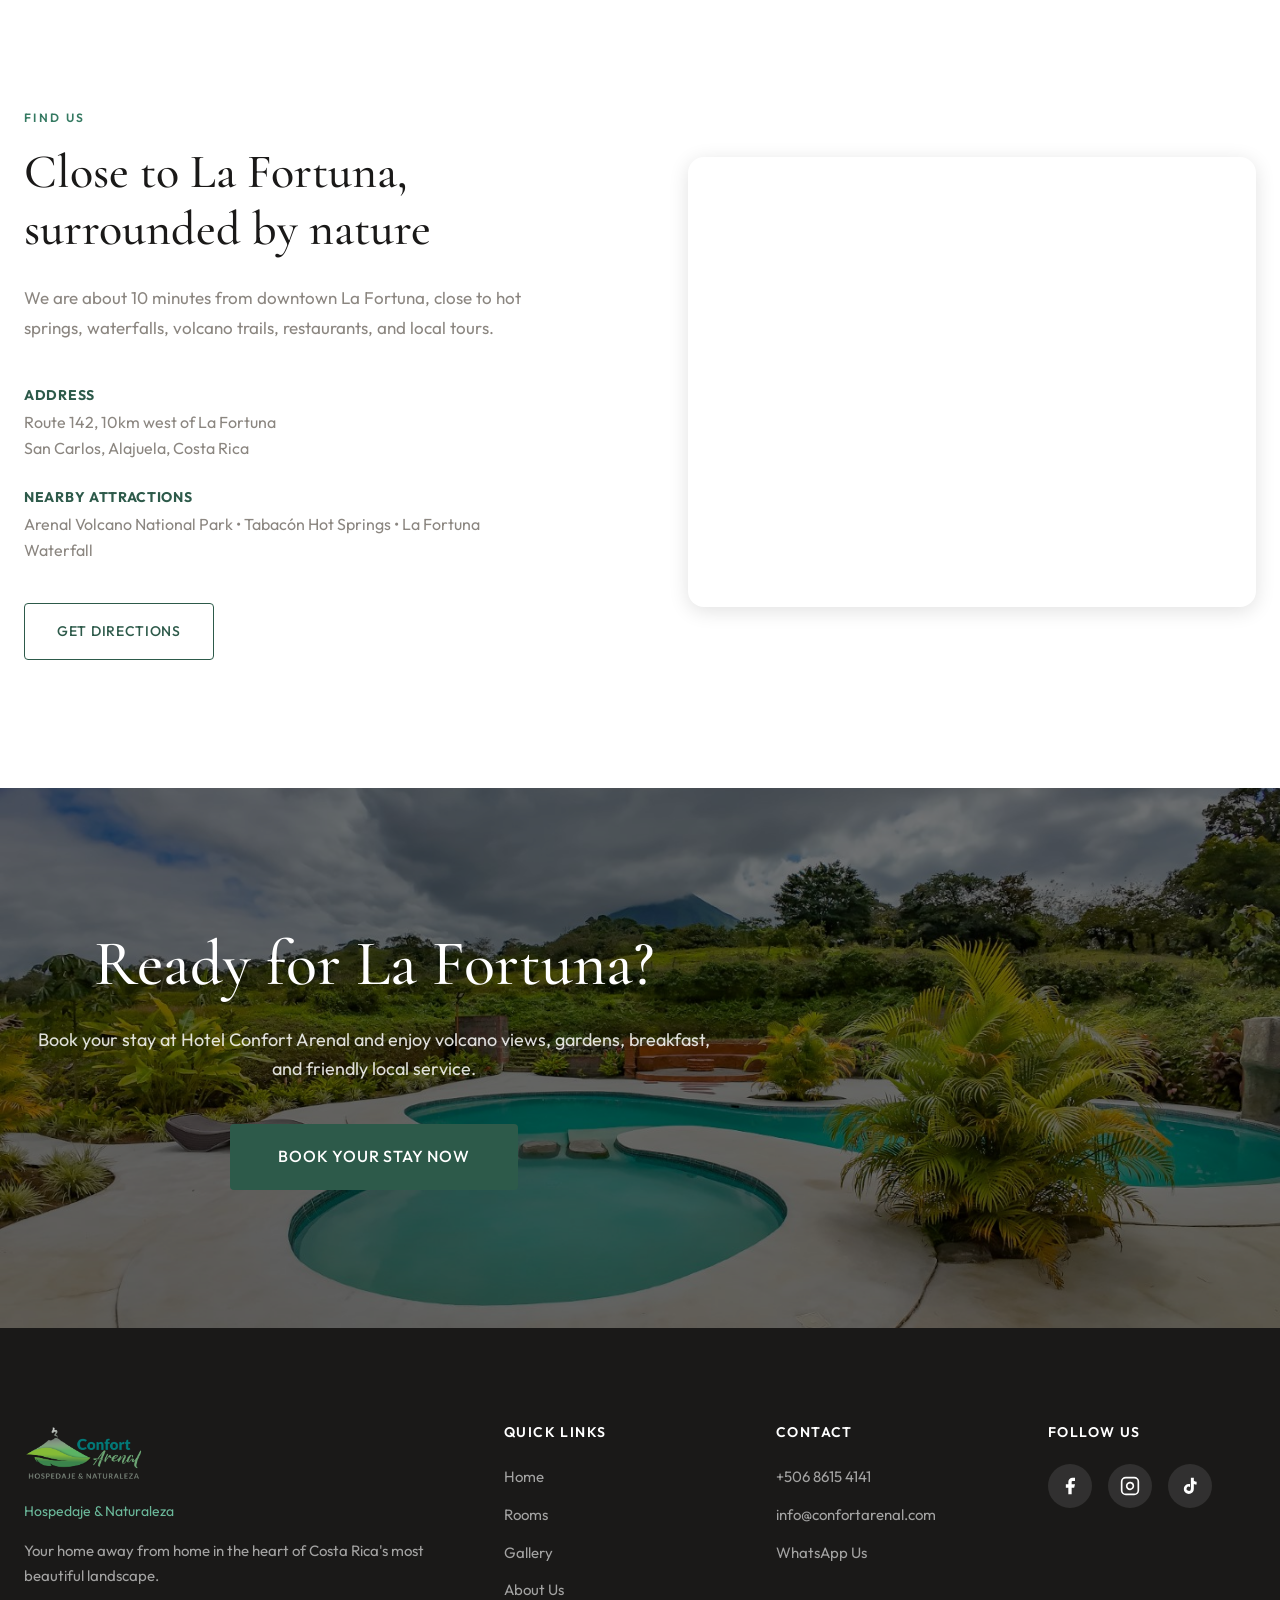
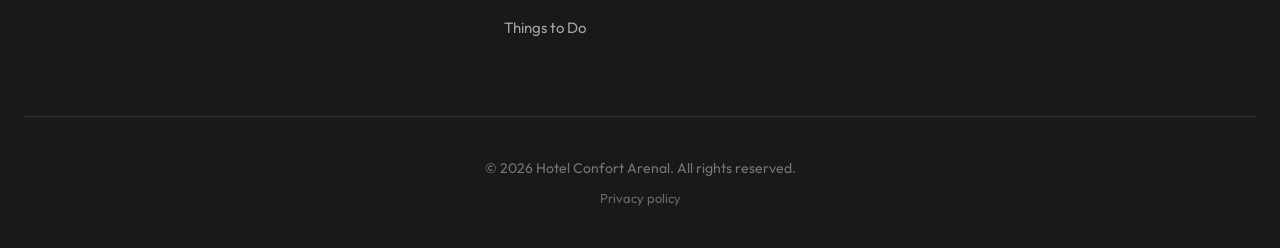
==== commit 20aa6a86: "change some images and add tiktok" ====
--- a/index.html
+++ b/index.html
@@ -62,7 +62,7 @@
       },
       "image": [
         "https://www.confortarenal.com/images/gallery/heroooo.jpg",
-        "https://www.confortarenal.com/images/rooms/superior/DSCF1962-HDR.jpg"
+        "https://www.confortarenal.com/images/hotel-photos/2026-owner-feedback/superior-room-bedroom-wide-1600.jpg"
       ],
       "priceRange": "$$",
       "checkinTime": "14:00",
@@ -77,7 +77,8 @@
       ],
       "sameAs": [
         "https://www.facebook.com/confortarenal",
-        "https://www.instagram.com/confortarenalhospedaje/"
+        "https://www.instagram.com/confortarenalhospedaje/",
+        "https://www.tiktok.com/@confortarenalhotel"
       ],
       "potentialAction": {
         "@type": "ReserveAction",
@@ -201,7 +202,7 @@
             <div class="rooms-grid">
                 <article class="room-card">
                     <div class="room-image">
-                        <img src="images/rooms/standard/boton-standar-1024x1024.jpg" alt="Standard Room">
+                        <img src="images/hotel-photos/2026-photographer/standard-room-two-beds-wide-1600.jpg" alt="Standard Room with two double beds">
                         <div class="room-badge">40m²</div>
                     </div>
                     <div class="room-content">
@@ -219,7 +220,7 @@
 
                 <article class="room-card featured">
                     <div class="room-image">
-                        <img src="images/rooms/superior/DSCF1962-HDR.jpg" alt="Superior Room">
+                        <img src="images/hotel-photos/2026-owner-feedback/superior-room-bedroom-wide-1600.jpg" alt="Superior Room with two queen beds">
                         <div class="room-badge">45m²</div>
                         <div class="room-tag" data-i18n="roomSuperiorTag">Most Popular</div>
                     </div>
@@ -238,7 +239,7 @@
 
                 <article class="room-card">
                     <div class="room-image">
-                        <img src="images/rooms/villa/DSCF1841-HDR.jpg" alt="Villa">
+                        <img src="images/hotel-photos/2026-owner-feedback/villa-bedroom-wide-1600.jpg" alt="Villa with two beds and kitchenette">
                         <div class="room-badge">60m²</div>
                     </div>
                     <div class="room-content">
@@ -508,6 +509,9 @@
                         <a href="https://www.instagram.com/confortarenalhospedaje/" target="_blank" rel="noopener" aria-label="Instagram">
                             <svg viewBox="0 0 24 24" fill="none" stroke="currentColor" stroke-width="2"><rect x="2" y="2" width="20" height="20" rx="5" ry="5"/><path d="M16 11.37A4 4 0 1112.63 8 4 4 0 0116 11.37z"/><line x1="17.5" y1="6.5" x2="17.51" y2="6.5"/></svg>
                         </a>
+                        <a href="https://www.tiktok.com/@confortarenalhotel" target="_blank" rel="noopener" aria-label="TikTok">
+                            <svg viewBox="0 0 24 24" fill="currentColor" aria-hidden="true"><path d="M16.6 5.82a5.7 5.7 0 003.36 1.08v3.4a8.9 8.9 0 01-3.36-.66v5.94a6.02 6.02 0 11-6.02-6.02c.5 0 .99.06 1.46.18v3.53a2.55 2.55 0 101.02 2.04V2h3.54v3.82z"/></svg>
+                        </a>
                     </div>
                 </div>
             </div>
